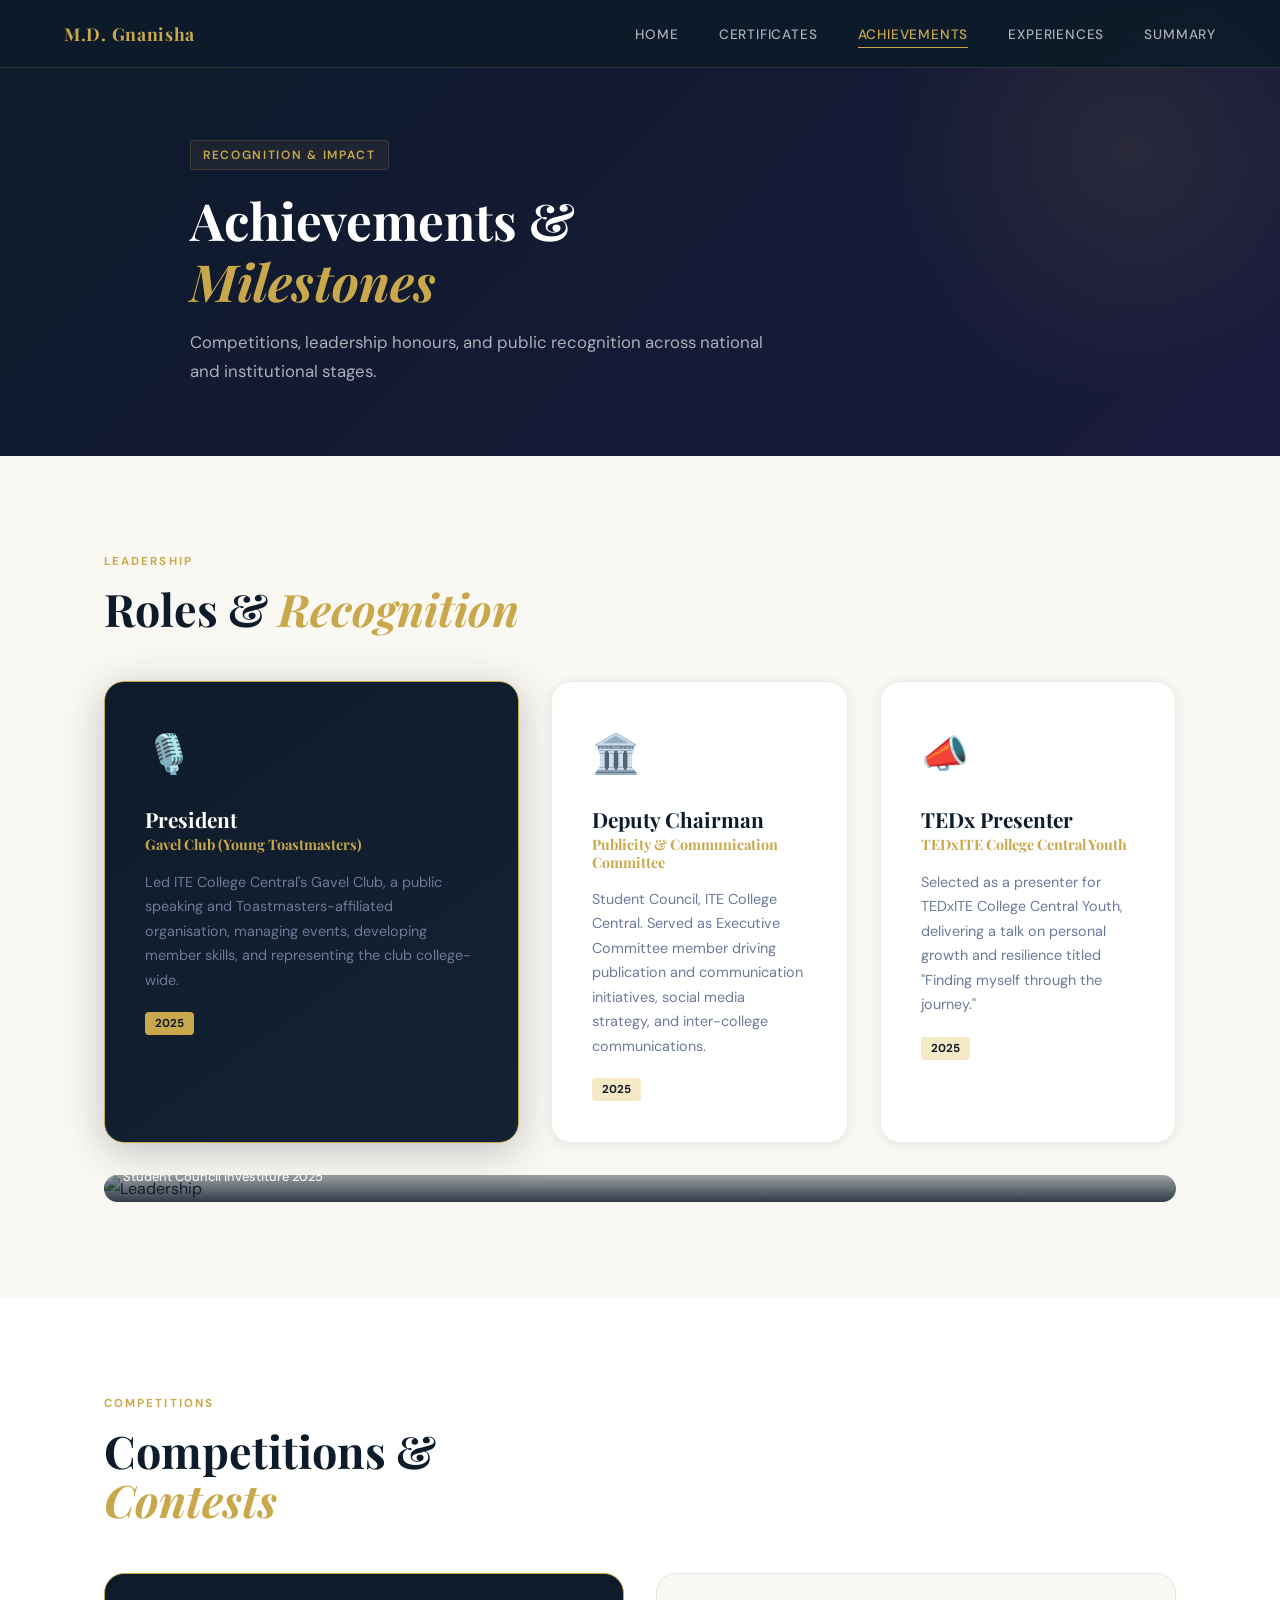
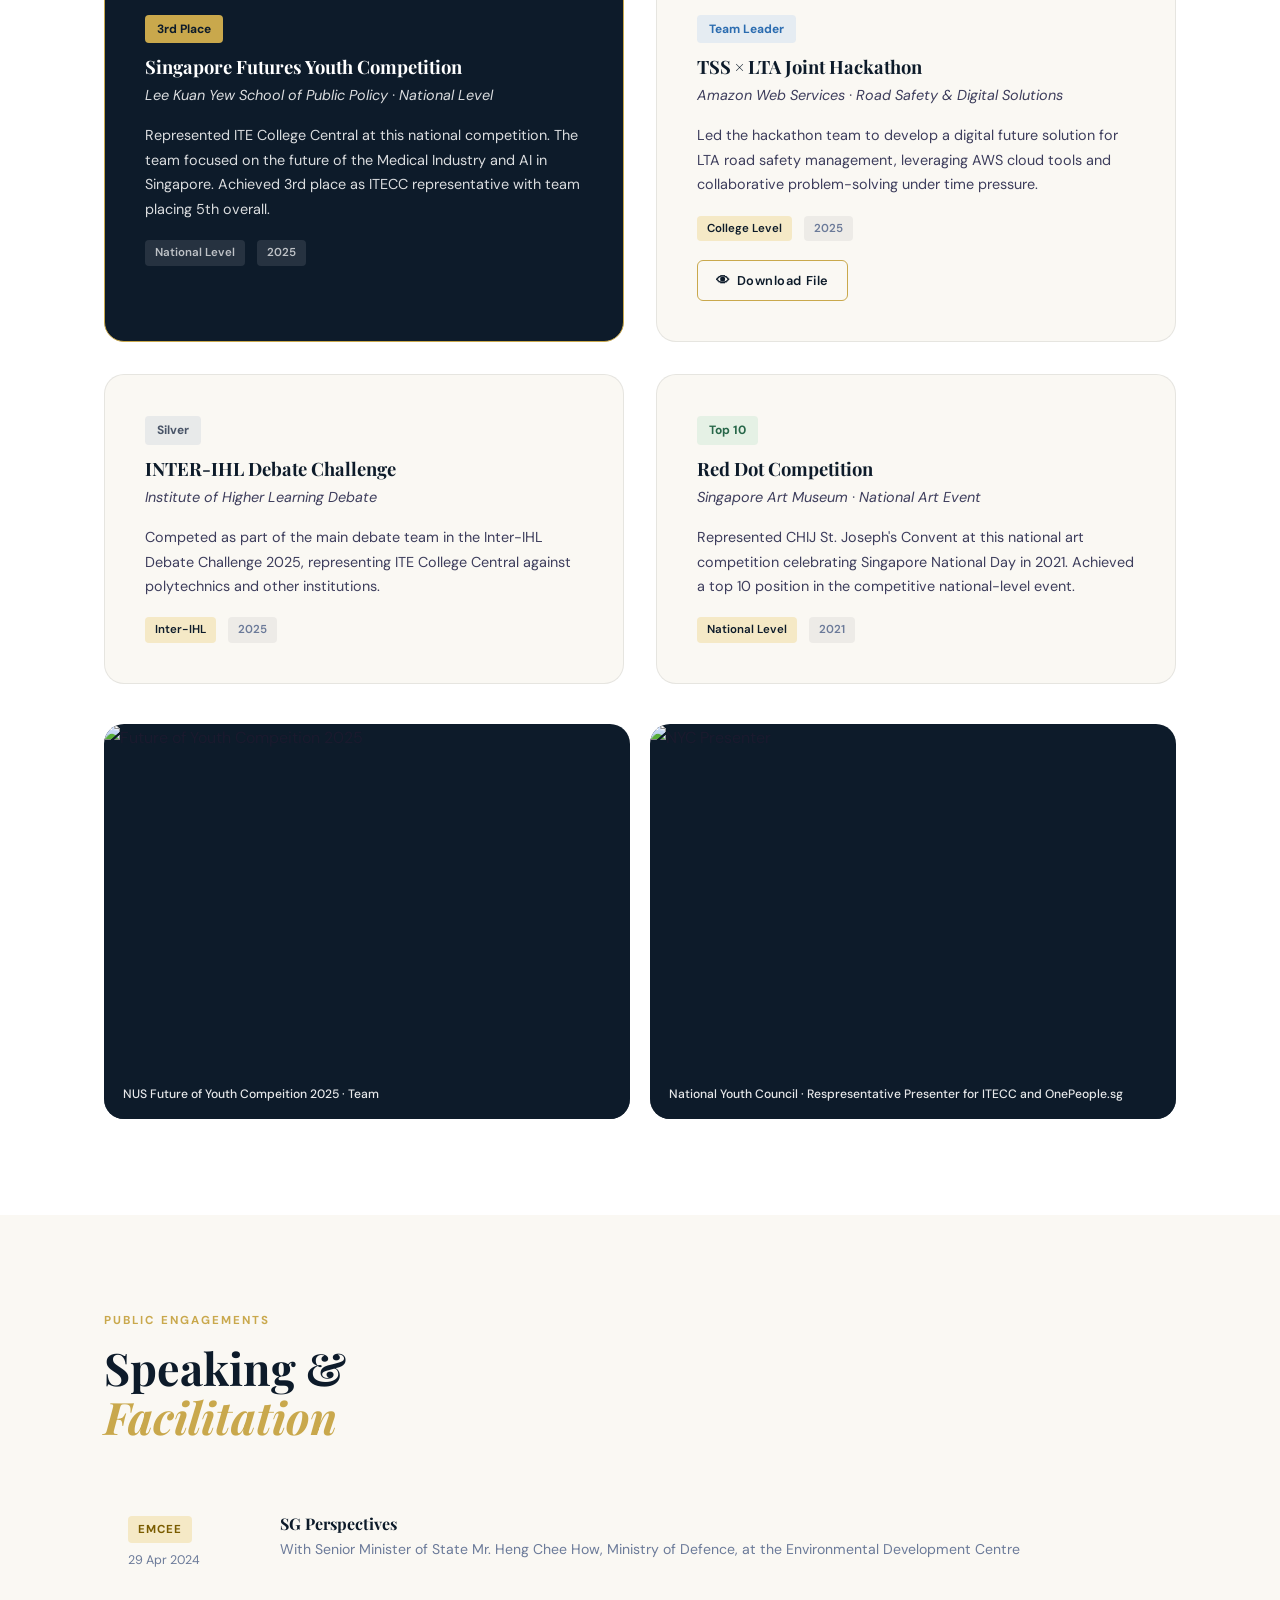
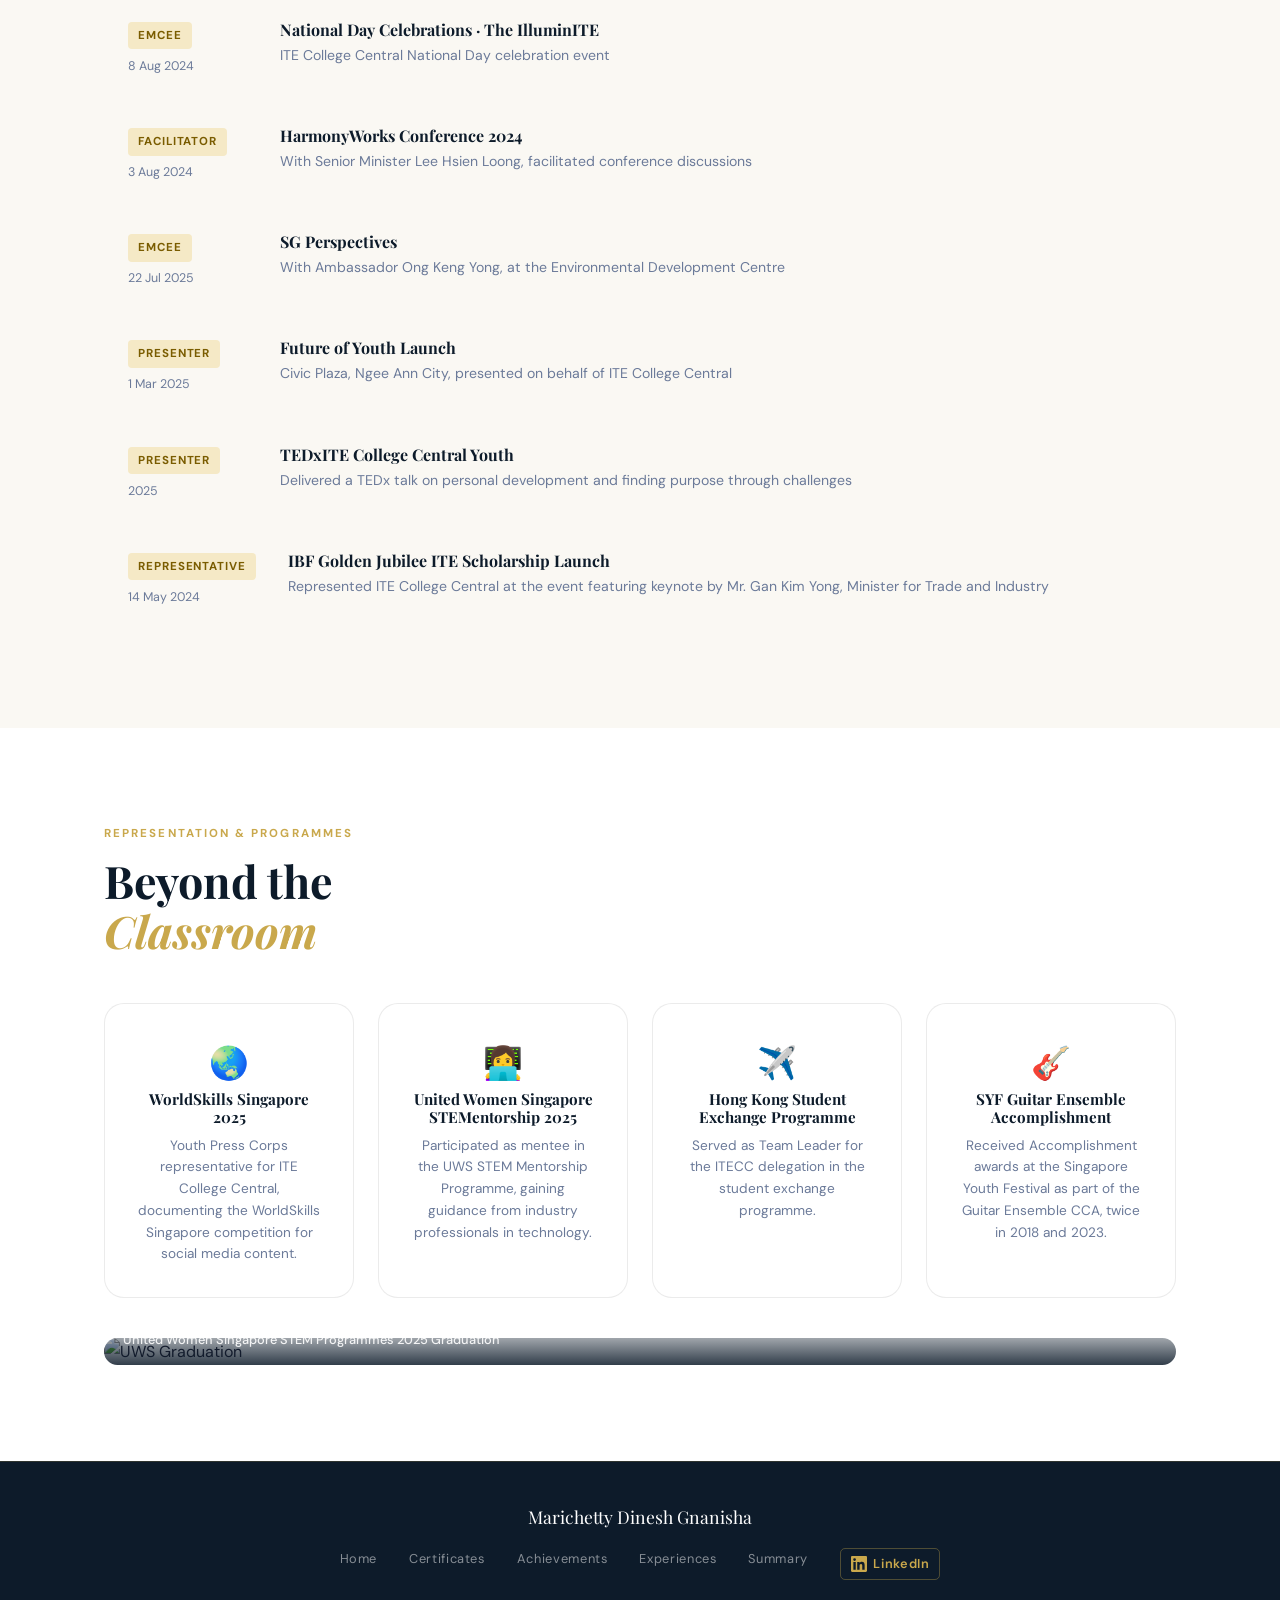
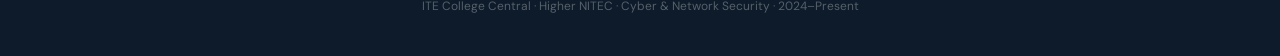
==== achievements.html @ d8db528c "Add files via upload" ====
<!DOCTYPE html>
<html lang="en">
<head>
  <meta charset="UTF-8" />
  <meta name="viewport" content="width=device-width, initial-scale=1.0" />
  <title>Achievements | Gnanisha Marichetty</title>
  <link rel="stylesheet" href="style.css" />
  <link href="https://fonts.googleapis.com/css2?family=Playfair+Display:ital,wght@0,400;0,700;0,900;1,400&family=DM+Sans:wght@300;400;500;600&display=swap" rel="stylesheet">
</head>
<body class="page-achievements">

  <nav class="navbar">
    <div class="nav-logo">M.D. Gnanisha</div>
    <ul class="nav-links">
      <li><a href="index.html">Home</a></li>
      <li><a href="certificates.html">Certificates</a></li>
      <li><a href="achievements.html" class="active">Achievements</a></li>
      <li><a href="experiences.html">Experiences</a></li>
      <li><a href="summary.html">Summary</a></li>
    </ul>
    <button class="nav-toggle" onclick="toggleMenu()">&#9776;</button>
  </nav>

  <section class="page-hero page-hero-ach">
    <div class="page-hero-inner">
      <span class="hero-eyebrow">Recognition &amp; Impact</span>
      <h1 class="page-hero-title">Achievements &amp;<br><em>Milestones</em></h1>
      <p>Competitions, leadership honours, and public recognition across national and institutional stages.</p>
    </div>
  </section>

  <main class="ach-main">

    <!-- LEADERSHIP HIGHLIGHTS -->
    <section class="ach-section">
      <div class="section-inner">
        <div class="section-label">Leadership</div>
        <h2 class="section-title">Roles &amp; <em>Recognition</em></h2>
        <div class="ach-feature-grid">

          <!-- President FIRST -->
          <div class="ach-feature-card ach-featured">
            <div class="ach-badge">🎙️</div>
            <h3>President</h3>
            <h4>Gavel Club (Young Toastmasters)</h4>
            <p>Led ITE College Central's Gavel Club, a public speaking and Toastmasters-affiliated organisation, managing events, developing member skills, and representing the club college-wide.</p>
            <span class="ach-year-tag">2025</span>
          </div>

          <!-- Deputy Chairman SECOND -->
          <div class="ach-feature-card">
            <div class="ach-badge">🏛️</div>
            <h3>Deputy Chairman</h3>
            <h4>Publicity &amp; Communication Committee</h4>
            <p>Student Council, ITE College Central. Served as Executive Committee member driving publication and communication initiatives, social media strategy, and inter-college communications.</p>
            <span class="ach-year-tag">2025</span>
          </div>

          <div class="ach-feature-card">
            <div class="ach-badge">📣</div>
            <h3>TEDx Presenter</h3>
            <h4>TEDxITE College Central Youth</h4>
            <p>Selected as a presenter for TEDxITE College Central Youth, delivering a talk on personal growth and resilience titled "Finding myself through the journey."</p>
            <span class="ach-year-tag">2025</span>
          </div>

        </div>

        <!-- Presenter image -->
        <div class="ach-photo-feature">
          <img src=  "profile.jpg" alt="Leadership" class="ach-wide-photo" loading="lazy">
          <div class="ach-photo-caption">Student Council Investiture 2025</div>
        </div>

      </div>
    </section>

    <!-- COMPETITIONS -->
    <section class="ach-section ach-section-alt">
      <div class="section-inner">
        <div class="section-label">Competitions</div>
        <h2 class="section-title">Competitions &amp;<br><em>Contests</em></h2>
        <div class="comp-grid">

          <!-- Fixed: podium card now uses light text throughout -->
          <div class="comp-card comp-card-podium">
            <div class="comp-rank">3rd Place</div>
            <h3>Singapore Futures Youth Competition</h3>
            <p class="comp-org">Lee Kuan Yew School of Public Policy · National Level</p>
            <p class="comp-desc-light">Represented ITE College Central at this national competition. The team focused on the future of the Medical Industry and AI in Singapore. Achieved 3rd place as ITECC representative with team placing 5th overall.</p>
            <span class="comp-tag">National Level</span>
            <span class="comp-year">2025</span>
          </div>

          <div class="comp-card">
            <div class="comp-rank comp-rank-participant">Team Leader</div>
            <h3>TSS × LTA Joint Hackathon</h3>
            <p class="comp-org">Amazon Web Services · Road Safety &amp; Digital Solutions</p>
            <p>Led the hackathon team to develop a digital future solution for LTA road safety management, leveraging AWS cloud tools and collaborative problem-solving under time pressure.</p>
            <span class="comp-tag">College Level</span>
            <span class="comp-year">2025</span><br>
 <a href=  "Hackathon.zip" target="_blank" class="cert-view-btn">Download File</a>
          </div>

          <div class="comp-card">
            <div class="comp-rank comp-rank-silver">Silver</div>
            <h3>INTER-IHL Debate Challenge</h3>
            <p class="comp-org">Institute of Higher Learning Debate</p>
            <p>Competed as part of the main debate team in the Inter-IHL Debate Challenge 2025, representing ITE College Central against polytechnics and other institutions.</p>
            <span class="comp-tag">Inter-IHL</span>
            <span class="comp-year">2025</span>
          </div>

          <div class="comp-card">
            <div class="comp-rank comp-rank-top10">Top 10</div>
            <h3>Red Dot Competition</h3>
            <p class="comp-org">Singapore Art Museum · National Art Event</p>
            <p>Represented CHIJ St. Joseph's Convent at this national art competition celebrating Singapore National Day in 2021. Achieved a top 10 position in the competitive national-level event.</p>
            <span class="comp-tag">National Level</span>
            <span class="comp-year">2021</span>
          </div>

        </div>

        <!-- Debate photo -->
        <div class="ach-photo-row">
          <div class="ach-photo-card">
            <img src= "WhatsApp Image 2026-06-03 at 11.00.33 AM.jpeg" alt="Future of Youth Compeition 2025" loading="lazy">
            <div class="ach-photo-caption">NUS Future of Youth Compeition 2025 · Team</div>
          </div>
          <div class="ach-photo-card">
            <img src= "WhatsApp Image 2026-06-03 at 11.01.12 AM.jpeg" alt="NYC Presenter" loading="lazy">
            <div class="ach-photo-caption">National Youth Council · Respresentative Presenter for ITECC and OnePeople.sg</div>
          </div>
        </div>

      </div>
    </section>

    <!-- PUBLIC SPEAKING -->
    <section class="ach-section">
      <div class="section-inner">
        <div class="section-label">Public Engagements</div>
        <h2 class="section-title">Speaking &amp;<br><em>Facilitation</em></h2>
        <div class="speaking-list">

          <div class="speaking-item">
            <div class="speaking-meta">
              <span class="speaking-role">Emcee</span>
              <span class="speaking-date">29 Apr 2024</span>
            </div>
            <div class="speaking-info">
              <h4>SG Perspectives</h4>
              <p>With Senior Minister of State Mr. Heng Chee How, Ministry of Defence, at the Environmental Development Centre</p>
            </div>
          </div>

          <div class="speaking-item">
            <div class="speaking-meta">
              <span class="speaking-role">Emcee</span>
              <span class="speaking-date">8 Aug 2024</span>
            </div>
            <div class="speaking-info">
              <h4>National Day Celebrations · The IlluminITE</h4>
              <p>ITE College Central National Day celebration event</p>
            </div>
          </div>

          <div class="speaking-item">
            <div class="speaking-meta">
              <span class="speaking-role">Facilitator</span>
              <span class="speaking-date">3 Aug 2024</span>
            </div>
            <div class="speaking-info">
              <h4>HarmonyWorks Conference 2024</h4>
              <p>With Senior Minister Lee Hsien Loong, facilitated conference discussions</p>
            </div>
          </div>

          <div class="speaking-item">
            <div class="speaking-meta">
              <span class="speaking-role">Emcee</span>
              <span class="speaking-date">22 Jul 2025</span>
            </div>
            <div class="speaking-info">
              <h4>SG Perspectives</h4>
              <p>With Ambassador Ong Keng Yong, at the Environmental Development Centre</p>
            </div>
          </div>

          <div class="speaking-item">
            <div class="speaking-meta">
              <span class="speaking-role">Presenter</span>
              <span class="speaking-date">1 Mar 2025</span>
            </div>
            <div class="speaking-info">
              <h4>Future of Youth Launch</h4>
              <p>Civic Plaza, Ngee Ann City, presented on behalf of ITE College Central</p>
            </div>
          </div>

          <div class="speaking-item">
            <div class="speaking-meta">
              <span class="speaking-role">Presenter</span>
              <span class="speaking-date">2025</span>
            </div>
            <div class="speaking-info">
              <h4>TEDxITE College Central Youth</h4>
              <p>Delivered a TEDx talk on personal development and finding purpose through challenges</p>
            </div>
          </div>

          <div class="speaking-item">
            <div class="speaking-meta">
              <span class="speaking-role">Representative</span>
              <span class="speaking-date">14 May 2024</span>
            </div>
            <div class="speaking-info">
              <h4>IBF Golden Jubilee ITE Scholarship Launch</h4>
              <p>Represented ITE College Central at the event featuring keynote by Mr. Gan Kim Yong, Minister for Trade and Industry</p>
            </div>
          </div>

        </div>
      </div>
    </section>

    <!-- EXTRA RECOGNITION -->
    <section class="ach-section ach-section-alt">
      <div class="section-inner">
        <div class="section-label">Representation &amp; Programmes</div>
        <h2 class="section-title">Beyond the<br><em>Classroom</em></h2>
        <div class="extra-grid">
          <div class="extra-card">
            <span class="extra-icon">🌏</span>
            <h4>WorldSkills Singapore 2025</h4>
            <p>Youth Press Corps representative for ITE College Central, documenting the WorldSkills Singapore competition for social media content.</p>
          </div>
          <div class="extra-card">
            <span class="extra-icon">👩‍💻</span>
            <h4>United Women Singapore STEMentorship 2025</h4>
            <p>Participated as mentee in the UWS STEM Mentorship Programme, gaining guidance from industry professionals in technology.</p>
          </div>
          <div class="extra-card">
            <span class="extra-icon">✈️</span>
            <h4>Hong Kong Student Exchange Programme</h4>
            <p>Served as Team Leader for the ITECC delegation in the student exchange programme.</p>
          </div>
          <div class="extra-card">
            <span class="extra-icon">🎸</span>
            <h4>SYF Guitar Ensemble Accomplishment</h4>
            <p>Received Accomplishment awards at the Singapore Youth Festival as part of the Guitar Ensemble CCA, twice in 2018 and 2023.</p>
          </div>
        </div>

        <!-- Selfie photo -->
        <div class="ach-photo-feature" style="margin-top:2.5rem;">
          <img src= "WhatsApp Image 2026-06-03 at 11.07.14 AM.jpeg" alt="UWS Graduation" class="ach-wide-photo" loading="lazy">
          <div class="ach-photo-caption">United Women Singapore STEM Programmes 2025 Graduation</div>
        </div>

      </div>
    </section>

  </main>

  <footer class="footer">
    <div class="footer-inner">
      <div class="footer-name">Marichetty Dinesh Gnanisha</div>
      <div class="footer-links">
        <a href="index.html">Home</a>
        <a href="certificates.html">Certificates</a>
        <a href="achievements.html">Achievements</a>
        <a href="experiences.html">Experiences</a>
        <a href="summary.html">Summary</a>
        <a href="https://www.linkedin.com/in/gnanisha-marichetty/" target="_blank" rel="noopener" class="footer-linkedin">
          <svg xmlns="http://www.w3.org/2000/svg" width="16" height="16" fill="currentColor" viewBox="0 0 24 24"><path d="M20.447 20.452h-3.554v-5.569c0-1.328-.027-3.037-1.852-3.037-1.853 0-2.136 1.445-2.136 2.939v5.667H9.351V9h3.414v1.561h.046c.477-.9 1.637-1.85 3.37-1.85 3.601 0 4.267 2.37 4.267 5.455v6.286zM5.337 7.433a2.062 2.062 0 0 1-2.063-2.065 2.064 2.064 0 1 1 2.063 2.065zm1.782 13.019H3.555V9h3.564v11.452zM22.225 0H1.771C.792 0 0 .774 0 1.729v20.542C0 23.227.792 24 1.771 24h20.451C23.2 24 24 23.227 24 22.271V1.729C24 .774 23.2 0 22.222 0h.003z"/></svg>
          LinkedIn
        </a>
      </div>
      <div class="footer-note">ITE College Central · Higher NITEC · Cyber &amp; Network Security · 2024–Present</div>
    </div>
  </footer>

  <script src="main.js"></script>
</body>
</html>
---- style.css ----
/* ============================================================
   GNANISHA PORTFOLIO – MAIN STYLESHEET
   Design: Refined editorial with dark navy + warm gold accents
   Fonts: Playfair Display (headings) + DM Sans (body)
   ============================================================ */

/* ---------- RESET & BASE ---------- */
*, *::before, *::after { box-sizing: border-box; margin: 0; padding: 0; }

:root {
  --navy:       #0d1b2a;
  --navy-mid:   #142233;
  --navy-light: #1e3352;
  --gold:       #c9a84c;
  --gold-light: #e8c97b;
  --gold-pale:  #f5e9c6;
  --cream:      #faf8f3;
  --white:      #ffffff;
  --text-dark:  #1a1a2e;
  --text-mid:   #3d3d5c;
  --text-soft:  #6b7a99;
  --text-light: #9eacc0;
  --border:     rgba(201,168,76,0.18);
  --border-soft: rgba(0,0,0,0.08);
  --shadow-sm:  0 2px 12px rgba(13,27,42,0.08);
  --shadow-md:  0 8px 32px rgba(13,27,42,0.14);
  --shadow-lg:  0 20px 60px rgba(13,27,42,0.18);
  --radius:     12px;
  --radius-lg:  20px;
  --transition: 0.3s ease;
}

html { scroll-behavior: smooth; }

body {
  font-family: 'DM Sans', sans-serif;
  font-weight: 400;
  font-size: 16px;
  line-height: 1.7;
  color: var(--text-dark);
  background: var(--cream);
  overflow-x: hidden;
}

a { color: inherit; text-decoration: none; }
img { max-width: 100%; display: block; }
ul { list-style: none; }

/* ---------- TYPOGRAPHY ---------- */
.playfair { font-family: 'Playfair Display', serif; }

h1, h2, h3, h4 { font-family: 'Playfair Display', serif; line-height: 1.2; color: var(--navy); }

em { font-style: italic; color: var(--gold); }

/* ---------- NAVBAR ---------- */
.navbar {
  position: fixed;
  top: 0; left: 0; right: 0;
  z-index: 100;
  display: flex;
  align-items: center;
  justify-content: space-between;
  padding: 0 5%;
  height: 68px;
  background: rgba(13, 27, 42, 0.97);
  backdrop-filter: blur(12px);
  border-bottom: 1px solid var(--border);
}

.nav-logo {
  font-family: 'Playfair Display', serif;
  font-size: 1.4rem;
  font-weight: 700;
  color: var(--gold);
  letter-spacing: 0.08em;
}

.nav-links {
  display: flex;
  gap: 2.5rem;
  align-items: center;
}

.nav-links a {
  font-size: 0.85rem;
  font-weight: 500;
  letter-spacing: 0.06em;
  text-transform: uppercase;
  color: rgba(255,255,255,0.65);
  transition: color var(--transition);
  position: relative;
  padding-bottom: 3px;
}

.nav-links a::after {
  content: '';
  position: absolute;
  bottom: -2px; left: 0;
  width: 0; height: 1px;
  background: var(--gold);
  transition: width var(--transition);
}

.nav-links a:hover,
.nav-links a.active {
  color: var(--gold);
}

.nav-links a.active::after,
.nav-links a:hover::after { width: 100%; }

.nav-toggle {
  display: none;
  background: none;
  border: none;
  color: var(--gold);
  font-size: 1.5rem;
  cursor: pointer;
}

/* ---------- HERO (HOME) ---------- */
.hero {
  min-height: 100vh;
  background: linear-gradient(135deg, var(--navy) 0%, var(--navy-mid) 55%, #1a2a4a 100%);
  display: flex;
  align-items: center;
  position: relative;
  overflow: hidden;
  padding: 100px 5% 60px;
}

.hero-bg-accent {
  position: absolute;
  top: -120px; right: -80px;
  width: 600px; height: 600px;
  background: radial-gradient(circle, rgba(201,168,76,0.12) 0%, transparent 70%);
  border-radius: 50%;
  pointer-events: none;
}

.hero::before {
  content: '';
  position: absolute;
  bottom: -60px; left: -60px;
  width: 400px; height: 400px;
  background: radial-gradient(circle, rgba(201,168,76,0.06) 0%, transparent 70%);
  border-radius: 50%;
  pointer-events: none;
}

.hero-content {
  max-width: 1200px;
  margin: 0 auto;
  width: 100%;
  display: grid;
  grid-template-columns: 1fr 420px;
  gap: 5rem;
  align-items: center;
  position: relative;
  z-index: 1;
}

.hero-eyebrow {
  display: inline-block;
  font-size: 0.75rem;
  font-weight: 600;
  letter-spacing: 0.14em;
  text-transform: uppercase;
  color: var(--gold);
  margin-bottom: 1.2rem;
  padding: 4px 12px;
  border: 1px solid var(--border);
  border-radius: 4px;
  background: rgba(201,168,76,0.08);
}

.hero-name {
  font-size: clamp(2.8rem, 5vw, 4.5rem);
  font-weight: 900;
  color: var(--white);
  line-height: 1.05;
  margin-bottom: 1rem;
}

.hero-name em {
  color: var(--gold-light);
}

.hero-tagline {
  font-size: 0.9rem;
  letter-spacing: 0.1em;
  text-transform: uppercase;
  color: var(--text-light);
  margin-bottom: 1.5rem;
}

.hero-intro {
  font-size: 1.05rem;
  color: rgba(255,255,255,0.72);
  line-height: 1.8;
  max-width: 520px;
  margin-bottom: 2.5rem;
}

.hero-btns {
  display: flex;
  gap: 1rem;
  flex-wrap: wrap;
}

.btn-primary {
  padding: 14px 32px;
  background: var(--gold);
  color: var(--navy);
  font-weight: 600;
  font-size: 0.9rem;
  letter-spacing: 0.04em;
  border-radius: var(--radius);
  transition: all var(--transition);
  box-shadow: 0 4px 20px rgba(201,168,76,0.3);
}

.btn-primary:hover {
  background: var(--gold-light);
  transform: translateY(-2px);
  box-shadow: 0 8px 28px rgba(201,168,76,0.4);
}

.btn-outline {
  padding: 14px 32px;
  border: 1.5px solid rgba(201,168,76,0.4);
  color: rgba(255,255,255,0.8);
  font-weight: 500;
  font-size: 0.9rem;
  border-radius: var(--radius);
  transition: all var(--transition);
}

.btn-outline:hover {
  border-color: var(--gold);
  color: var(--gold);
  background: rgba(201,168,76,0.06);
}

/* HERO PHOTO */
.hero-photo-wrap {
  position: relative;
  display: flex;
  justify-content: center;
  align-items: center;
}

.photo-ring {
  position: absolute;
  width: 380px; height: 380px;
  border-radius: 50%;
  border: 1px solid rgba(201,168,76,0.25);
  animation: ringPulse 3s ease-in-out infinite;
}

@keyframes ringPulse {
  0%, 100% { transform: scale(1); opacity: 0.6; }
  50%       { transform: scale(1.04); opacity: 1; }
}

.hero-photo {
  width: 340px; height: 420px;
  object-fit: cover;
  border-radius: var(--radius-lg);
  border: 3px solid rgba(201,168,76,0.3);
  box-shadow: var(--shadow-lg);
  position: relative;
  z-index: 1;
}

.hero-photo-fallback {
  display: none;
  width: 340px; height: 420px;
  background: linear-gradient(135deg, var(--navy-light), var(--navy));
  border-radius: var(--radius-lg);
  border: 3px solid var(--border);
  justify-content: center;
  align-items: center;
  font-family: 'Playfair Display', serif;
  font-size: 4rem;
  font-weight: 700;
  color: var(--gold);
  box-shadow: var(--shadow-lg);
}

/* ---------- STATS ---------- */
.stats-section {
  background: var(--white);
  padding: 0;
  position: relative;
  z-index: 2;
}

.stats-grid {
  display: grid;
  grid-template-columns: repeat(4, 1fr);
  max-width: 1200px;
  margin: 0 auto;
}

.stat-card {
  padding: 2.5rem 2rem;
  text-align: center;
  border-right: 1px solid var(--border-soft);
  transition: background var(--transition);
}

.stat-card:last-child { border-right: none; }
.stat-card:hover { background: var(--gold-pale); }

.stat-num {
  display: block;
  font-family: 'Playfair Display', serif;
  font-size: 1.9rem;
  font-weight: 700;
  color: var(--navy);
  margin-bottom: 0.4rem;
}

.stat-label {
  font-size: 0.78rem;
  font-weight: 600;
  letter-spacing: 0.1em;
  text-transform: uppercase;
  color: var(--text-soft);
}

/* ---------- SECTIONS ---------- */
.section-inner {
  max-width: 1200px;
  margin: 0 auto;
  padding: 0 5%;
}

.section-label {
  font-size: 0.72rem;
  font-weight: 700;
  letter-spacing: 0.18em;
  text-transform: uppercase;
  color: var(--gold);
  margin-bottom: 0.8rem;
}

.section-title {
  font-size: clamp(2rem, 3.5vw, 3rem);
  font-weight: 700;
  color: var(--navy);
  line-height: 1.1;
  margin-bottom: 3rem;
}

/* ---------- ABOUT SECTION ---------- */
.about-section {
  padding: 6rem 0;
  background: var(--cream);
}

.about-grid {
  display: grid;
  grid-template-columns: repeat(2, 1fr);
  gap: 2.5rem;
}

.about-block {
  background: var(--white);
  border-radius: var(--radius-lg);
  padding: 2.2rem;
  border: 1px solid var(--border-soft);
  box-shadow: var(--shadow-sm);
  transition: box-shadow var(--transition), transform var(--transition);
}

.about-block:hover {
  box-shadow: var(--shadow-md);
  transform: translateY(-3px);
}

.about-block h3 {
  font-size: 1.1rem;
  font-weight: 700;
  color: var(--navy);
  margin-bottom: 1rem;
  padding-bottom: 0.8rem;
  border-bottom: 1px solid var(--border-soft);
}

.about-block p { color: var(--text-mid); font-size: 0.95rem; margin-bottom: 0.8rem; }
.about-block p:last-child { margin-bottom: 0; }

.edu-list { display: flex; flex-direction: column; gap: 1rem; }
.edu-list li { display: flex; gap: 1rem; align-items: flex-start; }
.edu-year { font-size: 0.78rem; font-weight: 700; color: var(--gold); background: var(--gold-pale); padding: 2px 8px; border-radius: 4px; white-space: nowrap; }
.edu-school { font-size: 0.9rem; color: var(--text-mid); }
.edu-school small { display: block; font-size: 0.8rem; color: var(--text-soft); margin-top: 2px; }

.skills-group { display: flex; flex-wrap: wrap; gap: 0.5rem; }
.skill-tag { background: var(--gold-pale); color: var(--navy); font-size: 0.8rem; font-weight: 600; padding: 5px 12px; border-radius: 20px; border: 1px solid rgba(201,168,76,0.3); }

.internship-card {
  background: linear-gradient(135deg, var(--navy) 0%, var(--navy-mid) 100%);
  border-radius: var(--radius);
  padding: 1.5rem;
  color: var(--white);
}

.intern-company { font-family: 'Playfair Display', serif; font-size: 1.4rem; font-weight: 700; color: var(--gold); margin-bottom: 0.3rem; }
.intern-role { font-size: 0.9rem; font-weight: 600; color: var(--white); margin-bottom: 0.2rem; }
.intern-duration { font-size: 0.78rem; color: rgba(255,255,255,0.55); letter-spacing: 0.06em; margin-bottom: 0.8rem; }
.internship-card p { font-size: 0.85rem; color: rgba(255,255,255,0.7); line-height: 1.6; }

/* ---------- INTERESTS ---------- */
.interests-section { padding: 6rem 0; background: var(--navy); }
.interests-section .section-label { color: var(--gold); }
.interests-section .section-title { color: var(--white); }

.interests-row {
  display: grid;
  grid-template-columns: repeat(4, 1fr);
  gap: 1.5rem;
  margin-bottom: 3rem;
}

.interest-item {
  background: rgba(255,255,255,0.05);
  border: 1px solid var(--border);
  border-radius: var(--radius-lg);
  padding: 2rem 1.5rem;
  text-align: center;
  transition: background var(--transition), transform var(--transition);
}

.interest-item:hover {
  background: rgba(201,168,76,0.1);
  transform: translateY(-4px);
}

.interest-icon { font-size: 2.2rem; margin-bottom: 1rem; }
.interest-item h4 { color: var(--white); font-size: 1.05rem; margin-bottom: 0.6rem; }
.interest-item p { font-size: 0.85rem; color: rgba(255,255,255,0.55); line-height: 1.6; }

.aspiration-box {
  background: rgba(255,255,255,0.06);
  border: 1px solid var(--border);
  border-left: 3px solid var(--gold);
  border-radius: var(--radius);
  padding: 2rem 2.5rem;
}

.aspiration-box blockquote {
  font-family: 'Playfair Display', serif;
  font-style: italic;
  font-size: 1.2rem;
  color: var(--gold-light);
  margin-bottom: 1rem;
}

.aspiration-box p { font-size: 0.95rem; color: rgba(255,255,255,0.7); }
.aspiration-box strong { color: var(--gold-light); }

/* ---------- PAGE HERO (inner pages) ---------- */
.page-hero {
  padding: 140px 5% 70px;
  background: linear-gradient(135deg, var(--navy) 0%, var(--navy-mid) 100%);
  position: relative;
  overflow: hidden;
}

.page-hero::before {
  content: '';
  position: absolute;
  top: -100px; right: -100px;
  width: 500px; height: 500px;
  background: radial-gradient(circle, rgba(201,168,76,0.1) 0%, transparent 70%);
  border-radius: 50%;
}

.page-hero-ach { background: linear-gradient(135deg, #0d1b2a 0%, #1a1a3e 100%); }
.page-hero-exp { background: linear-gradient(135deg, #0d2015 0%, #0d1b2a 100%); }
.page-hero-sum { background: linear-gradient(135deg, #1a0d2e 0%, #0d1b2a 100%); }

.page-hero-inner { max-width: 900px; margin: 0 auto; position: relative; z-index: 1; }
.page-hero-title { font-size: clamp(2.5rem, 4vw, 3.8rem); color: var(--white); margin-bottom: 1rem; }
.page-hero p { font-size: 1.05rem; color: rgba(255,255,255,0.65); max-width: 600px; }

/* ---------- CERTIFICATES ---------- */
.cert-main {}
.cert-section { padding: 6rem 0; background: var(--cream); }
.cert-section-alt { background: var(--white); }

.nlevel-grid {
  display: grid;
  grid-template-columns: 1fr 1.6fr;
  gap: 2rem;
  margin-bottom: 2rem;
}

.nlevel-card {
  background: var(--white);
  border-radius: var(--radius-lg);
  padding: 2.5rem;
  border: 1px solid var(--border-soft);
  box-shadow: var(--shadow-sm);
  transition: box-shadow var(--transition);
}

.nlevel-card:hover { box-shadow: var(--shadow-md); }

.nlevel-primary {
  border: 2px solid var(--gold);
  box-shadow: 0 8px 32px rgba(201,168,76,0.15);
}

.nlevel-badge {
  display: inline-block;
  font-size: 0.75rem;
  font-weight: 700;
  letter-spacing: 0.1em;
  padding: 4px 12px;
  border-radius: 4px;
  margin-bottom: 1rem;
}

.badge-na { background: rgba(74,144,226,0.12); color: #2b6cb0; }
.badge-nt { background: var(--gold-pale); color: #7a5c00; }

.nlevel-card h3 { font-size: 1.15rem; margin-bottom: 1.2rem; }

.nlevel-details { margin-bottom: 1.5rem; }
.detail-row { display: flex; justify-content: space-between; padding: 0.5rem 0; border-bottom: 1px solid var(--border-soft); font-size: 0.88rem; }
.detail-label { color: var(--text-soft); font-weight: 500; }
.detail-val { color: var(--text-dark); font-weight: 600; }
.detail-val.highlight { color: var(--gold); }

.results-table { width: 100%; border-collapse: collapse; font-size: 0.9rem; }
.results-table th { text-align: left; padding: 8px 10px; background: var(--cream); font-size: 0.75rem; letter-spacing: 0.06em; text-transform: uppercase; color: var(--text-soft); }
.results-table td { padding: 10px; border-bottom: 1px solid var(--border-soft); color: var(--text-mid); }

.grade { font-weight: 700; padding: 3px 10px; border-radius: 4px; font-size: 0.85rem; }
.grade-a { background: rgba(72,187,120,0.12); color: #276749; }
.grade-c { background: rgba(237,137,54,0.12); color: #7b341e; }
.grade-good { background: rgba(66,153,225,0.12); color: #2b4fa8; }

.cert-cards-grid {
  display: grid;
  grid-template-columns: repeat(4, 1fr);
  gap: 1.5rem;
  margin-bottom: 3rem;
}

.cert-card {
  background: var(--cream);
  border-radius: var(--radius-lg);
  padding: 2rem 1.8rem;
  border: 1px solid var(--border-soft);
  text-align: center;
  transition: all var(--transition);
  position: relative;
}

.cert-card:hover {
  box-shadow: var(--shadow-md);
  transform: translateY(-4px);
  background: var(--white);
}

.cert-card-highlight {
  background: var(--navy);
  border-color: var(--gold);
}

.cert-card-highlight h3, .cert-card-highlight p { color: var(--white); }
.cert-card-highlight .cert-icon { filter: none; }
.cert-card-highlight .cert-year { background: var(--gold); color: var(--navy); }

.cert-icon { font-size: 2rem; margin-bottom: 1rem; }
.cert-card h3 { font-size: 1rem; margin-bottom: 0.7rem; color: var(--navy); }
.cert-card p { font-size: 0.85rem; color: var(--text-soft); line-height: 1.6; margin-bottom: 1rem; }
.cert-year { font-size: 0.72rem; font-weight: 700; letter-spacing: 0.1em; background: var(--gold-pale); color: var(--navy); padding: 3px 10px; border-radius: 4px; }

/* GPA BLOCK */
.gpa-block {
  background: var(--navy);
  border-radius: var(--radius-lg);
  padding: 2.5rem 3rem;
  display: flex;
  align-items: center;
  justify-content: center;
  gap: 3rem;
}

.gpa-item { text-align: center; }
.gpa-num { display: block; font-family: 'Playfair Display', serif; font-size: 2rem; font-weight: 700; color: var(--white); margin-bottom: 0.3rem; }
.gpa-lbl { font-size: 0.75rem; letter-spacing: 0.1em; text-transform: uppercase; color: var(--text-light); }
.platinum-text { color: var(--gold) !important; }
.gpa-divider { width: 1px; height: 60px; background: var(--border); }

/* TIMELINE CERTS */
.timeline-certs {
  position: relative;
  padding-left: 2.5rem;
}

.timeline-certs::before {
  content: '';
  position: absolute;
  left: 10px; top: 0; bottom: 0;
  width: 1px;
  background: linear-gradient(to bottom, var(--gold), transparent);
}

.timeline-item {
  position: relative;
  padding-bottom: 2.5rem;
  display: flex;
  gap: 1.5rem;
  align-items: flex-start;
}

.timeline-dot {
  position: absolute;
  left: -2rem;
  top: 5px;
  width: 14px; height: 14px;
  border-radius: 50%;
  background: var(--white);
  border: 2px solid var(--gold);
  flex-shrink: 0;
}

.dot-gold { background: var(--gold) !important; }

.timeline-content { flex: 1; }
.timeline-year { font-size: 0.72rem; font-weight: 700; letter-spacing: 0.1em; color: var(--gold); text-transform: uppercase; display: block; margin-bottom: 0.4rem; }
.timeline-content h4 { font-size: 1rem; margin-bottom: 0.3rem; color: var(--navy); }
.timeline-content p { font-size: 0.88rem; color: var(--text-soft); }

/* ---------- ACHIEVEMENTS ---------- */
.ach-main {}
.ach-section { padding: 6rem 0; background: var(--cream); }
.ach-section-alt { background: var(--white); }

.ach-feature-grid {
  display: grid;
  grid-template-columns: 1.4fr 1fr 1fr;
  gap: 2rem;
}

.ach-feature-card {
  background: var(--white);
  border-radius: var(--radius-lg);
  padding: 2.5rem;
  border: 1px solid var(--border-soft);
  box-shadow: var(--shadow-sm);
  transition: all var(--transition);
  position: relative;
}

.ach-feature-card:hover {
  box-shadow: var(--shadow-md);
  transform: translateY(-4px);
}

.ach-featured {
  background: linear-gradient(145deg, var(--navy) 0%, var(--navy-mid) 100%);
  border-color: var(--gold);
  box-shadow: 0 8px 40px rgba(13,27,42,0.25);
}

.ach-featured h3, .ach-featured h4, .ach-featured p { color: var(--white); }
.ach-featured h4 { color: var(--gold-light); font-size: 0.9rem; margin-top: 0.2rem; }
.ach-featured .ach-year-tag { background: var(--gold); color: var(--navy); }

.ach-badge { font-size: 2.4rem; margin-bottom: 1.2rem; }
.ach-feature-card h3 { font-size: 1.3rem; margin-bottom: 0.3rem; }
.ach-feature-card h4 { font-size: 0.9rem; color: var(--gold); margin-bottom: 1rem; }
.ach-feature-card p { font-size: 0.9rem; color: var(--text-soft); line-height: 1.7; margin-bottom: 1rem; }
.ach-year-tag { font-size: 0.72rem; font-weight: 700; background: var(--gold-pale); color: var(--navy); padding: 4px 10px; border-radius: 4px; }

.comp-grid {
  display: grid;
  grid-template-columns: repeat(2, 1fr);
  gap: 2rem;
}

.comp-card {
  background: var(--cream);
  border-radius: var(--radius-lg);
  padding: 2.5rem;
  border: 1px solid var(--border-soft);
  transition: all var(--transition);
  position: relative;
}

.comp-card:hover { box-shadow: var(--shadow-md); transform: translateY(-3px); }

.comp-card-podium {
  background: var(--navy);
  border-color: var(--gold);
}

.comp-card-podium .comp-rank { background: var(--gold); color: var(--navy); }
.comp-card-podium h3 { color: var(--white); }
.comp-card-podium .comp-org { color: var(--gold-light); }
.comp-card-podium p { color: rgba(255,255,255,0.7); }
.comp-card-podium .comp-tag, .comp-card-podium .comp-year { background: rgba(255,255,255,0.1); color: rgba(255,255,255,0.7); }

.comp-rank {
  display: inline-block;
  font-size: 0.75rem;
  font-weight: 700;
  padding: 4px 12px;
  border-radius: 4px;
  background: var(--gold-pale);
  color: #7a5c00;
  margin-bottom: 0.8rem;
}

.comp-rank-participant { background: rgba(74,144,226,0.12); color: #2b6cb0; }
.comp-rank-silver { background: rgba(160,174,192,0.2); color: #4a5568; }
.comp-rank-top10 { background: rgba(72,187,120,0.12); color: #276749; }

.comp-card h3 { font-size: 1.15rem; margin-bottom: 0.3rem; }
.comp-org { font-size: 0.82rem; color: var(--text-soft); margin-bottom: 1rem; font-style: italic; }
.comp-card p { font-size: 0.9rem; color: var(--text-mid); line-height: 1.7; margin-bottom: 1rem; }
.comp-tag, .comp-year {
  display: inline-block;
  font-size: 0.72rem;
  font-weight: 600;
  padding: 3px 10px;
  border-radius: 4px;
  margin-right: 0.5rem;
  background: var(--gold-pale);
  color: var(--navy);
}
.comp-year { background: rgba(0,0,0,0.05); color: var(--text-soft); }

/* SPEAKING LIST */
.speaking-list { display: flex; flex-direction: column; gap: 1px; }

.speaking-item {
  display: flex;
  gap: 2rem;
  align-items: flex-start;
  padding: 1.5rem;
  border-radius: var(--radius);
  transition: background var(--transition);
}

.speaking-item:hover { background: var(--white); }

.speaking-meta { min-width: 120px; }
.speaking-role {
  display: inline-block;
  font-size: 0.72rem;
  font-weight: 700;
  letter-spacing: 0.08em;
  text-transform: uppercase;
  padding: 4px 10px;
  border-radius: 4px;
  background: var(--gold-pale);
  color: #7a5c00;
  margin-bottom: 0.4rem;
  white-space: nowrap;
}
.speaking-date { display: block; font-size: 0.78rem; color: var(--text-soft); }

.speaking-info h4 { font-size: 1rem; margin-bottom: 0.3rem; color: var(--navy); }
.speaking-info p { font-size: 0.88rem; color: var(--text-soft); }

.extra-grid {
  display: grid;
  grid-template-columns: repeat(4, 1fr);
  gap: 1.5rem;
}

.extra-card {
  background: var(--white);
  border-radius: var(--radius-lg);
  padding: 2rem;
  border: 1px solid var(--border-soft);
  transition: all var(--transition);
  text-align: center;
}

.extra-card:hover { box-shadow: var(--shadow-md); transform: translateY(-3px); }
.extra-icon { font-size: 2rem; margin-bottom: 1rem; }
.extra-card h4 { font-size: 0.95rem; margin-bottom: 0.5rem; color: var(--navy); }
.extra-card p { font-size: 0.85rem; color: var(--text-soft); line-height: 1.6; }

/* ---------- EXPERIENCES ---------- */
.exp-main {}
.exp-section { padding: 6rem 0; background: var(--cream); }
.exp-section-alt { background: var(--white); }

.internship-full {
  background: var(--white);
  border-radius: var(--radius-lg);
  padding: 2.5rem;
  border: 1px solid var(--border-soft);
  box-shadow: var(--shadow-md);
}

.intern-header { margin-bottom: 2rem; }
.intern-logo-block {
  display: flex;
  gap: 1.5rem;
  align-items: center;
}

.intern-company-badge {
  background: linear-gradient(135deg, var(--navy), var(--navy-mid));
  color: var(--gold);
  font-family: 'Playfair Display', serif;
  font-size: 1.8rem;
  font-weight: 700;
  padding: 1.2rem 2rem;
  border-radius: var(--radius);
  border: 2px solid var(--gold);
}

.intern-title { font-size: 1.2rem; font-weight: 700; color: var(--navy); margin-bottom: 0.3rem; }
.intern-duration { font-size: 0.85rem; color: var(--gold); font-weight: 600; margin-bottom: 0.2rem; }
.intern-industry { font-size: 0.82rem; color: var(--text-soft); }

.intern-overview { font-size: 0.95rem; color: var(--text-mid); line-height: 1.8; margin-bottom: 2rem; padding-bottom: 2rem; border-bottom: 1px solid var(--border-soft); }

.intern-roles-grid { display: grid; grid-template-columns: 1fr 1fr; gap: 2rem; }
.intern-role-block { padding: 1.5rem; background: var(--cream); border-radius: var(--radius); }
.intern-role-block h4 { font-size: 0.95rem; margin-bottom: 1rem; color: var(--navy); }
.intern-role-block ul { display: flex; flex-direction: column; gap: 0.5rem; }
.intern-role-block li { font-size: 0.88rem; color: var(--text-mid); padding-left: 1rem; position: relative; }
.intern-role-block li::before { content: '·'; position: absolute; left: 0; color: var(--gold); font-weight: 700; }

.projects-grid {
  display: grid;
  grid-template-columns: repeat(3, 1fr);
  gap: 1.5rem;
}

.project-card {
  background: var(--white);
  border-radius: var(--radius-lg);
  padding: 2rem;
  border: 1px solid var(--border-soft);
  transition: all var(--transition);
  position: relative;
}

.project-card:hover { box-shadow: var(--shadow-md); transform: translateY(-3px); }

.proj-highlight {
  background: var(--navy);
  border-color: var(--gold);
}
.proj-highlight h3, .proj-highlight p { color: var(--white) !important; }
.proj-highlight .proj-num { color: var(--gold); }
.proj-highlight .proj-tools span { background: rgba(255,255,255,0.1); color: rgba(255,255,255,0.8); }

.proj-num { font-family: 'Playfair Display', serif; font-size: 2rem; font-weight: 900; color: var(--gold-pale); margin-bottom: 0.8rem; line-height: 1; }
.project-card h3 { font-size: 1rem; margin-bottom: 0.7rem; color: var(--navy); }
.project-card p { font-size: 0.87rem; color: var(--text-soft); line-height: 1.6; margin-bottom: 1rem; }
.proj-tools { display: flex; flex-wrap: wrap; gap: 0.4rem; }
.proj-tools span { font-size: 0.72rem; font-weight: 600; padding: 3px 10px; border-radius: 4px; background: var(--gold-pale); color: var(--navy); }

/* CCA TABS */
.cca-tabs { background: var(--white); border-radius: var(--radius-lg); overflow: hidden; border: 1px solid var(--border-soft); box-shadow: var(--shadow-sm); }

.tab-buttons { display: flex; border-bottom: 1px solid var(--border-soft); }
.tab-btn {
  flex: 1; padding: 1rem; font-size: 0.88rem; font-weight: 600;
  background: none; border: none; cursor: pointer;
  color: var(--text-soft); transition: all var(--transition);
  border-bottom: 2px solid transparent;
  font-family: 'DM Sans', sans-serif;
}

.tab-btn.active { color: var(--navy); border-bottom-color: var(--gold); background: var(--gold-pale); }
.tab-btn:hover { color: var(--navy); background: var(--cream); }

.tab-content { padding: 2rem; }
.tab-content.hidden { display: none; }

.tab-header-info {
  display: flex;
  justify-content: space-between;
  align-items: flex-start;
  margin-bottom: 1.5rem;
  padding-bottom: 1.5rem;
  border-bottom: 1px solid var(--border-soft);
}

.tab-header-info h3 { font-size: 1.2rem; margin-bottom: 0.3rem; }
.tab-header-info p { font-size: 0.85rem; color: var(--text-soft); }

.cca-roles-badges { display: flex; flex-direction: column; gap: 0.4rem; align-items: flex-end; }
.role-badge { font-size: 0.72rem; font-weight: 600; padding: 3px 10px; border-radius: 4px; background: var(--gold-pale); color: var(--navy); white-space: nowrap; }
.role-badge-leader { background: var(--navy); color: var(--gold); }

.activity-list { display: flex; flex-direction: column; }

.activity-item {
  display: grid;
  grid-template-columns: 48px 1fr auto;
  gap: 1rem;
  align-items: center;
  padding: 0.9rem 0.5rem;
  border-bottom: 1px solid var(--border-soft);
  transition: background var(--transition);
}

.activity-item:hover { background: var(--cream); border-radius: 8px; }
.act-year { font-size: 0.75rem; font-weight: 700; color: var(--gold); }
.act-name { font-size: 0.9rem; color: var(--text-dark); }
.act-role { font-size: 0.75rem; color: var(--text-soft); white-space: nowrap; font-weight: 600; }

/* HOURS */
.hours-summary { display: flex; gap: 2rem; margin-bottom: 3rem; }
.hours-card {
  flex: 1; text-align: center; border-radius: var(--radius-lg); padding: 2.5rem;
  color: var(--white);
}
.hours-service { background: linear-gradient(135deg, var(--navy) 0%, #1a3a5c 100%); border: 2px solid var(--gold); }
.hours-enrichment { background: linear-gradient(135deg, #1a0d2e 0%, #2d1a4d 100%); border: 2px solid var(--gold); }
.hours-num { display: block; font-family: 'Playfair Display', serif; font-size: 3rem; font-weight: 700; color: var(--gold); }
.hours-lbl { font-size: 0.85rem; letter-spacing: 0.08em; text-transform: uppercase; color: rgba(255,255,255,0.65); }

.service-table-wrap { overflow-x: auto; }
.service-table { width: 100%; border-collapse: collapse; font-size: 0.9rem; }
.service-table th { text-align: left; padding: 10px 12px; background: var(--navy); color: var(--gold); font-size: 0.75rem; letter-spacing: 0.08em; text-transform: uppercase; }
.service-table td { padding: 10px 12px; border-bottom: 1px solid var(--border-soft); color: var(--text-mid); }
.service-table tr:hover td { background: var(--gold-pale); }

/* ---------- SUMMARY ---------- */
.sum-main {}
.sum-section { padding: 6rem 0; background: var(--cream); }
.sum-section-alt { background: var(--white); }

.profile-summary-card {
  background: var(--navy);
  border-radius: var(--radius-lg);
  padding: 3rem;
  display: flex;
  align-items: center;
  gap: 3rem;
  border: 1px solid var(--border);
  box-shadow: var(--shadow-lg);
}

.pscard-avatar {
  width: 90px; height: 90px;
  border-radius: 50%;
  background: var(--border);
  border: 2px solid var(--gold);
  display: flex;
  align-items: center;
  justify-content: center;
  font-family: 'Playfair Display', serif;
  font-size: 1.6rem;
  color: var(--gold);
  flex-shrink: 0;
}

.pscard-name { font-family: 'Playfair Display', serif; font-size: 1.6rem; font-weight: 700; color: var(--white); margin-bottom: 0.3rem; }
.pscard-title { font-size: 0.88rem; color: rgba(255,255,255,0.55); margin-bottom: 0.8rem; }
.pscard-tags { display: flex; gap: 0.5rem; flex-wrap: wrap; }
.pscard-tags span { font-size: 0.72rem; font-weight: 600; padding: 3px 10px; border-radius: 4px; background: rgba(201,168,76,0.15); color: var(--gold-light); border: 1px solid var(--border); }

.pscard-right { display: flex; gap: 2rem; margin-left: auto; }
.pscard-stat { text-align: center; }
.ps-num { display: block; font-family: 'Playfair Display', serif; font-size: 1.5rem; font-weight: 700; color: var(--white); }
.ps-num.plat { color: var(--gold); font-size: 1.1rem; }
.ps-lbl { font-size: 0.7rem; letter-spacing: 0.08em; text-transform: uppercase; color: rgba(255,255,255,0.45); }

/* FULL TIMELINE */
.full-timeline { display: flex; flex-direction: column; gap: 2rem; }

.ft-group {
  background: var(--white);
  border-radius: var(--radius-lg);
  overflow: hidden;
  border: 1px solid var(--border-soft);
  box-shadow: var(--shadow-sm);
}

.ft-group-label {
  background: var(--navy);
  color: var(--gold);
  font-size: 0.78rem;
  font-weight: 700;
  letter-spacing: 0.12em;
  text-transform: uppercase;
  padding: 0.8rem 1.5rem;
}

.ft-item {
  display: flex;
  align-items: flex-start;
  gap: 1rem;
  padding: 1rem 1.5rem;
  border-bottom: 1px solid var(--border-soft);
  transition: background var(--transition);
}

.ft-item:last-child { border-bottom: none; }
.ft-item:hover { background: var(--cream); }

.ft-dot { width: 8px; height: 8px; border-radius: 50%; background: var(--text-light); flex-shrink: 0; margin-top: 8px; }
.ft-dot-gold { background: var(--gold) !important; box-shadow: 0 0 6px rgba(201,168,76,0.5); }

.ft-body { font-size: 0.9rem; color: var(--text-mid); line-height: 1.6; }
.ft-body strong { color: var(--navy); }

/* SKILLS MATRIX */
.skills-matrix { display: flex; flex-direction: column; gap: 1.2rem; }

.skill-row { display: grid; grid-template-columns: 240px 1fr 80px; gap: 1.5rem; align-items: center; }
.skill-name { font-size: 0.9rem; color: var(--text-dark); font-weight: 500; }
.skill-bar { background: rgba(0,0,0,0.06); height: 6px; border-radius: 3px; overflow: hidden; }
.skill-fill { height: 100%; background: linear-gradient(90deg, var(--gold), var(--gold-light)); border-radius: 3px; transition: width 1s ease; }
.skill-pct { font-size: 0.75rem; font-weight: 700; color: var(--text-soft); text-align: right; }

/* POLY OPTIONS */
.poly-options { display: grid; grid-template-columns: 1.3fr 1fr 1fr; gap: 2rem; margin-bottom: 3rem; }

.poly-card {
  background: var(--white);
  border-radius: var(--radius-lg);
  padding: 2.5rem;
  border: 1px solid var(--border-soft);
  transition: all var(--transition);
}

.poly-card:hover { box-shadow: var(--shadow-md); transform: translateY(-3px); }

.poly-top {
  background: var(--navy);
  border-color: var(--gold);
  box-shadow: 0 8px 40px rgba(13,27,42,0.25);
}

.poly-top h3, .poly-top p { color: var(--white); }
.poly-top .poly-school { color: var(--gold-light); }
.poly-top .poly-rank { background: var(--gold); color: var(--navy); }

.poly-rank { font-size: 0.72rem; font-weight: 700; padding: 3px 10px; border-radius: 4px; background: var(--gold-pale); color: #7a5c00; display: inline-block; margin-bottom: 0.8rem; }
.poly-card h3 { font-size: 1.1rem; margin-bottom: 0.3rem; }
.poly-school { font-size: 0.85rem; color: var(--gold); font-weight: 600; margin-bottom: 1rem; }
.poly-card p { font-size: 0.88rem; color: var(--text-soft); line-height: 1.7; }

.career-aspiration-box {
  background: var(--white);
  border-radius: var(--radius-lg);
  padding: 2.5rem;
  border: 1px solid var(--border-soft);
  border-left: 3px solid var(--gold);
  box-shadow: var(--shadow-sm);
}

.career-aspiration-box h3 { font-size: 1.2rem; margin-bottom: 1rem; color: var(--navy); }
.career-aspiration-box p { font-size: 0.95rem; color: var(--text-mid); line-height: 1.8; }
.career-aspiration-box strong { color: var(--navy); }

/* NAV CARDS */
.nav-cards { display: grid; grid-template-columns: repeat(4, 1fr); gap: 1.5rem; }

.nav-card {
  background: var(--white);
  border-radius: var(--radius-lg);
  padding: 2rem;
  border: 1px solid var(--border-soft);
  transition: all var(--transition);
  display: block;
}

.nav-card:hover { box-shadow: var(--shadow-md); transform: translateY(-4px); border-color: var(--gold); }
.nav-card-num { font-family: 'Playfair Display', serif; font-size: 2.5rem; font-weight: 900; color: var(--gold-pale); display: block; margin-bottom: 0.5rem; }
.nav-card h4 { font-size: 1rem; margin-bottom: 0.5rem; color: var(--navy); }
.nav-card p { font-size: 0.85rem; color: var(--text-soft); line-height: 1.5; }

/* ---------- FOOTER ---------- */
.footer {
  background: var(--navy);
  padding: 2.5rem 5%;
  border-top: 1px solid var(--border);
}

.footer-inner {
  max-width: 1200px;
  margin: 0 auto;
  display: flex;
  flex-direction: column;
  align-items: center;
  gap: 1rem;
  text-align: center;
}

.footer-name { font-family: 'Playfair Display', serif; font-size: 1.1rem; color: var(--white); }
.footer-links { display: flex; gap: 2rem; }
.footer-links a { font-size: 0.8rem; color: rgba(255,255,255,0.5); transition: color var(--transition); letter-spacing: 0.05em; }
.footer-links a:hover { color: var(--gold); }
.footer-note { font-size: 0.75rem; color: rgba(255,255,255,0.3); }

/* ---------- ANIMATIONS ---------- */
@keyframes fadeInUp {
  from { opacity: 0; transform: translateY(24px); }
  to   { opacity: 1; transform: translateY(0); }
}

.hero-text > * {
  animation: fadeInUp 0.7s ease both;
}

.hero-eyebrow { animation-delay: 0.1s; }
.hero-name    { animation-delay: 0.2s; }
.hero-tagline { animation-delay: 0.3s; }
.hero-intro   { animation-delay: 0.4s; }
.hero-btns    { animation-delay: 0.5s; }
.hero-photo-wrap { animation: fadeInUp 0.8s ease 0.3s both; }

/* ---------- MOBILE MENU ---------- */
.nav-mobile-open .nav-links {
  display: flex !important;
  flex-direction: column;
  position: absolute;
  top: 68px; left: 0; right: 0;
  background: var(--navy);
  padding: 1.5rem 5%;
  gap: 1.2rem;
  border-top: 1px solid var(--border);
  z-index: 99;
}

/* ---------- RESPONSIVE ---------- */
@media (max-width: 1024px) {
  .hero-content { grid-template-columns: 1fr; gap: 3rem; text-align: center; }
  .hero-photo-wrap { order: -1; }
  .hero-intro { margin: 0 auto 2rem; }
  .hero-btns { justify-content: center; }
  .about-grid { grid-template-columns: 1fr; }
  .interests-row { grid-template-columns: repeat(2, 1fr); }
  .cert-cards-grid { grid-template-columns: repeat(2, 1fr); }
  .ach-feature-grid { grid-template-columns: 1fr; }
  .extra-grid { grid-template-columns: repeat(2, 1fr); }
  .poly-options { grid-template-columns: 1fr; }
  .nav-cards { grid-template-columns: repeat(2, 1fr); }
  .pscard-right { display: grid; grid-template-columns: repeat(2, 1fr); gap: 1rem; }
}

@media (max-width: 768px) {
  .nav-links { display: none; }
  .nav-toggle { display: block; }

  .stats-grid { grid-template-columns: repeat(2, 1fr); }
  .stat-card { border-right: none; border-bottom: 1px solid var(--border-soft); }

  .nlevel-grid { grid-template-columns: 1fr; }
  .comp-grid { grid-template-columns: 1fr; }
  .projects-grid { grid-template-columns: 1fr; }
  .intern-roles-grid { grid-template-columns: 1fr; }
  .skill-row { grid-template-columns: 1fr; gap: 0.5rem; }
  .hours-summary { flex-direction: column; }
  .gpa-block { flex-direction: column; gap: 1.5rem; }
  .gpa-divider { width: 60px; height: 1px; }
  .profile-summary-card { flex-direction: column; text-align: center; }
  .pscard-right { margin-left: 0; flex-direction: row; }
  .tab-header-info { flex-direction: column; gap: 1rem; }
  .activity-item { grid-template-columns: 40px 1fr; }
  .act-role { grid-column: 2; }
  .extra-grid { grid-template-columns: 1fr 1fr; }
  .hero-photo { width: 260px; height: 320px; }
}

@media (max-width: 480px) {
  .interests-row { grid-template-columns: 1fr; }
  .cert-cards-grid { grid-template-columns: 1fr; }
  .extra-grid { grid-template-columns: 1fr; }
  .nav-cards { grid-template-columns: 1fr; }
  .poly-options { grid-template-columns: 1fr; }
  .speaking-item { flex-direction: column; gap: 0.8rem; }
}

/* ============================================================
   ADDITIONS: Gallery, Lightbox, Photo features, Career Vision,
   Cert View Button, LinkedIn footer link, Profile photo in summary
   ============================================================ */

/* ---------- NAV LOGO (longer text) ---------- */
.nav-logo {
  font-size: 1.1rem !important;
  letter-spacing: 0.04em;
}

/* ---------- GALLERY STRIP (home page) ---------- */
.gallery-strip {
  padding: 5rem 0;
  background: var(--white);
}

.gallery-grid {
  display: grid;
  grid-template-columns: 2fr 1fr 1fr;
  grid-template-rows: auto auto;
  gap: 1rem;
}

.gallery-item {
  position: relative;
  border-radius: var(--radius-lg);
  overflow: hidden;
  background: var(--navy);
  aspect-ratio: 3/3;
}

.gallery-item-wide {
  grid-row: 1 / 3;
  aspect-ratio: unset;
}

.gallery-item img {
  width: 100%;
  height: 100%;
  object-fit: cover;
  object-position: center top;
  display: block;
  transition: transform 0.5s ease;
}

.gallery-item:hover img {
  transform: scale(1.04);
}

.gallery-caption {
  position: absolute;
  bottom: 0; left: 0; right: 0;
  padding: 0.8rem 1rem;
  background: linear-gradient(to top, rgba(13,27,42,0.9) 0%, transparent 100%);
  color: rgba(255,255,255,0.9);
  font-size: 0.78rem;
  font-weight: 500;
  letter-spacing: 0.03em;
}

/* ---------- ACHIEVEMENT PHOTO SECTIONS ---------- */
.ach-photo-feature {
  margin-top: 2rem;
  border-radius: var(--radius-lg);
  overflow: hidden;
  position: relative;
  max-height: 380px;
}

.ach-wide-photo {
  width: 100%;
  height: 100%;
  object-fit: cover;
  object-position: center top;
  display: block;
}

.ach-photo-caption {
  position: absolute;
  bottom: 0; left: 0; right: 0;
  padding: 0.9rem 1.2rem;
  background: linear-gradient(to top, rgba(13,27,42,0.85) 0%, transparent 100%);
  color: rgba(255,255,255,0.9);
  font-size: 0.8rem;
  font-weight: 500;
}

.ach-photo-row {
  display: grid;
  grid-template-columns: 1fr 1fr;
  gap: 1.2rem;
  margin-top: 2.5rem;
}

.ach-photo-card {
  border-radius: var(--radius-lg);
  overflow: hidden;
  position: relative;
  aspect-ratio: 4/3;
  background: var(--navy);
}

.ach-photo-card img {
  width: 100%;
  height: 100%;
  object-fit: cover;
  object-position: center top;
  display: block;
  transition: transform 0.5s ease;
}

.ach-photo-card:hover img {
  transform: scale(1.04);
}

.ach-photo-card .ach-photo-caption {
  font-size: 0.76rem;
}

/* ---------- CERT VIEW BUTTON ---------- */
.cert-view-btn {
  display: inline-flex;
  align-items: center;
  gap: 0.4rem;
  margin-top: 1.2rem;
  padding: 8px 18px;
  background: none;
  border: 1.5px solid var(--gold);
  color: var(--navy);
  font-size: 0.8rem;
  font-weight: 600;
  font-family: 'DM Sans', sans-serif;
  letter-spacing: 0.04em;
  border-radius: 6px;
  cursor: pointer;
  transition: all var(--transition);
}

.cert-view-btn::before {
  content: '👁';
  font-size: 0.85rem;
}

.cert-view-btn:hover {
  background: var(--gold);
  color: var(--navy);
  transform: translateY(-1px);
}

.nlevel-primary .cert-view-btn {
  border-color: var(--gold);
  color: var(--navy);
}

/* ---------- LIGHTBOX ---------- */
.lightbox-overlay {
  display: none;
  position: fixed;
  inset: 0;
  z-index: 1000;
  background: rgba(13,27,42,0.95);
  align-items: center;
  justify-content: center;
  padding: 2rem;
}

.lightbox-overlay.active {
  display: flex;
}

.lightbox-inner {
  position: relative;
  max-width: 860px;
  width: 100%;
  background: var(--white);
  border-radius: var(--radius-lg);
  overflow: hidden;
  box-shadow: var(--shadow-lg);
}

.lightbox-inner img {
  width: 100%;
  height: auto;
  max-height: 80vh;
  object-fit: contain;
  display: block;
}

.lightbox-caption {
  padding: 0.9rem 1.2rem;
  font-size: 0.88rem;
  color: var(--text-soft);
  text-align: center;
  background: var(--cream);
  font-weight: 500;
}

.lightbox-close {
  position: absolute;
  top: 12px; right: 12px;
  width: 36px; height: 36px;
  background: var(--navy);
  border: none;
  border-radius: 50%;
  color: var(--white);
  font-size: 0.9rem;
  cursor: pointer;
  display: flex;
  align-items: center;
  justify-content: center;
  z-index: 2;
  transition: background var(--transition);
}

.lightbox-close:hover {
  background: var(--gold);
  color: var(--navy);
}

/* ---------- CAREER VISION (summary) ---------- */
.career-vision-layout {
  display: grid;
  grid-template-columns: 1fr 360px;
  gap: 2.5rem;
  align-items: start;
}

.career-vision-main {
  display: flex;
  flex-direction: column;
  gap: 1.5rem;
}

.career-vision-box {
  background: var(--white);
  border-radius: var(--radius-lg);
  padding: 2rem;
  border: 1px solid var(--border-soft);
  border-left: 3px solid var(--gold);
  box-shadow: var(--shadow-sm);
  transition: box-shadow var(--transition);
}

.career-vision-box:hover {
  box-shadow: var(--shadow-md);
}

.cv-icon {
  font-size: 1.8rem;
  margin-bottom: 0.8rem;
}

.career-vision-box h3 {
  font-size: 1.15rem;
  margin-bottom: 0.8rem;
  color: var(--navy);
}

.career-vision-box p {
  font-size: 0.92rem;
  color: var(--text-mid);
  line-height: 1.8;
  margin-bottom: 0.8rem;
}

.career-vision-box p:last-child {
  margin-bottom: 0;
}

.career-vision-side {
  display: flex;
  flex-direction: column;
  gap: 1.2rem;
}

.career-vision-photo {
  width: 100%;
  border-radius: var(--radius-lg);
  object-fit: cover;
  object-position: center top;
  max-height: 340px;
  box-shadow: var(--shadow-md);
}

.career-vision-quote {
  background: var(--navy);
  border-radius: var(--radius);
  padding: 1.5rem;
  border: 1px solid var(--border);
}

.career-vision-quote blockquote {
  font-family: 'Playfair Display', serif;
  font-style: italic;
  font-size: 1rem;
  color: var(--gold-light);
  line-height: 1.7;
}

/* ---------- PROFILE PHOTO IN SUMMARY CARD ---------- */
.pscard-photo {
  width: 80px;
  height: 80px;
  border-radius: 50%;
  object-fit: cover;
  object-position: center top;
  border: 2px solid var(--gold);
  flex-shrink: 0;
}

/* ---------- COMP CARD PODIUM TEXT FIX ---------- */
.comp-card-podium p,
.comp-card-podium .comp-desc-light {
  color: rgba(255,255,255,0.85) !important;
}

/* ---------- FOOTER LINKEDIN ---------- */
.footer-linkedin {
  display: inline-flex;
  align-items: center;
  gap: 0.4rem;
  color: var(--gold) !important;
  font-weight: 600;
  font-size: 0.8rem;
  padding: 4px 10px;
  border: 1px solid rgba(201,168,76,0.35);
  border-radius: 5px;
  transition: all var(--transition);
}

.footer-linkedin:hover {
  background: var(--gold);
  color: var(--navy) !important;
  border-color: var(--gold);
}

.footer-linkedin svg {
  flex-shrink: 0;
}

/* ---------- RESPONSIVE ADDITIONS ---------- */
@media (max-width: 1024px) {
  .gallery-grid { grid-template-columns: 1fr 1fr; }
  .gallery-item-wide { grid-row: 1; grid-column: 1 / 3; aspect-ratio: 16/7; }
  .career-vision-layout { grid-template-columns: 1fr; }
  .career-vision-side { flex-direction: row; }
  .career-vision-photo { max-height: 200px; flex: 1; }
  .career-vision-quote { flex: 1; }
  .ach-photo-row { grid-template-columns: 1fr; }
}

@media (max-width: 768px) {
  .gallery-grid { grid-template-columns: 1fr; }
  .gallery-item-wide { grid-row: auto; grid-column: auto; aspect-ratio: 4/3; }
  .career-vision-side { flex-direction: column; }
  .career-vision-photo { max-height: 260px; }
}
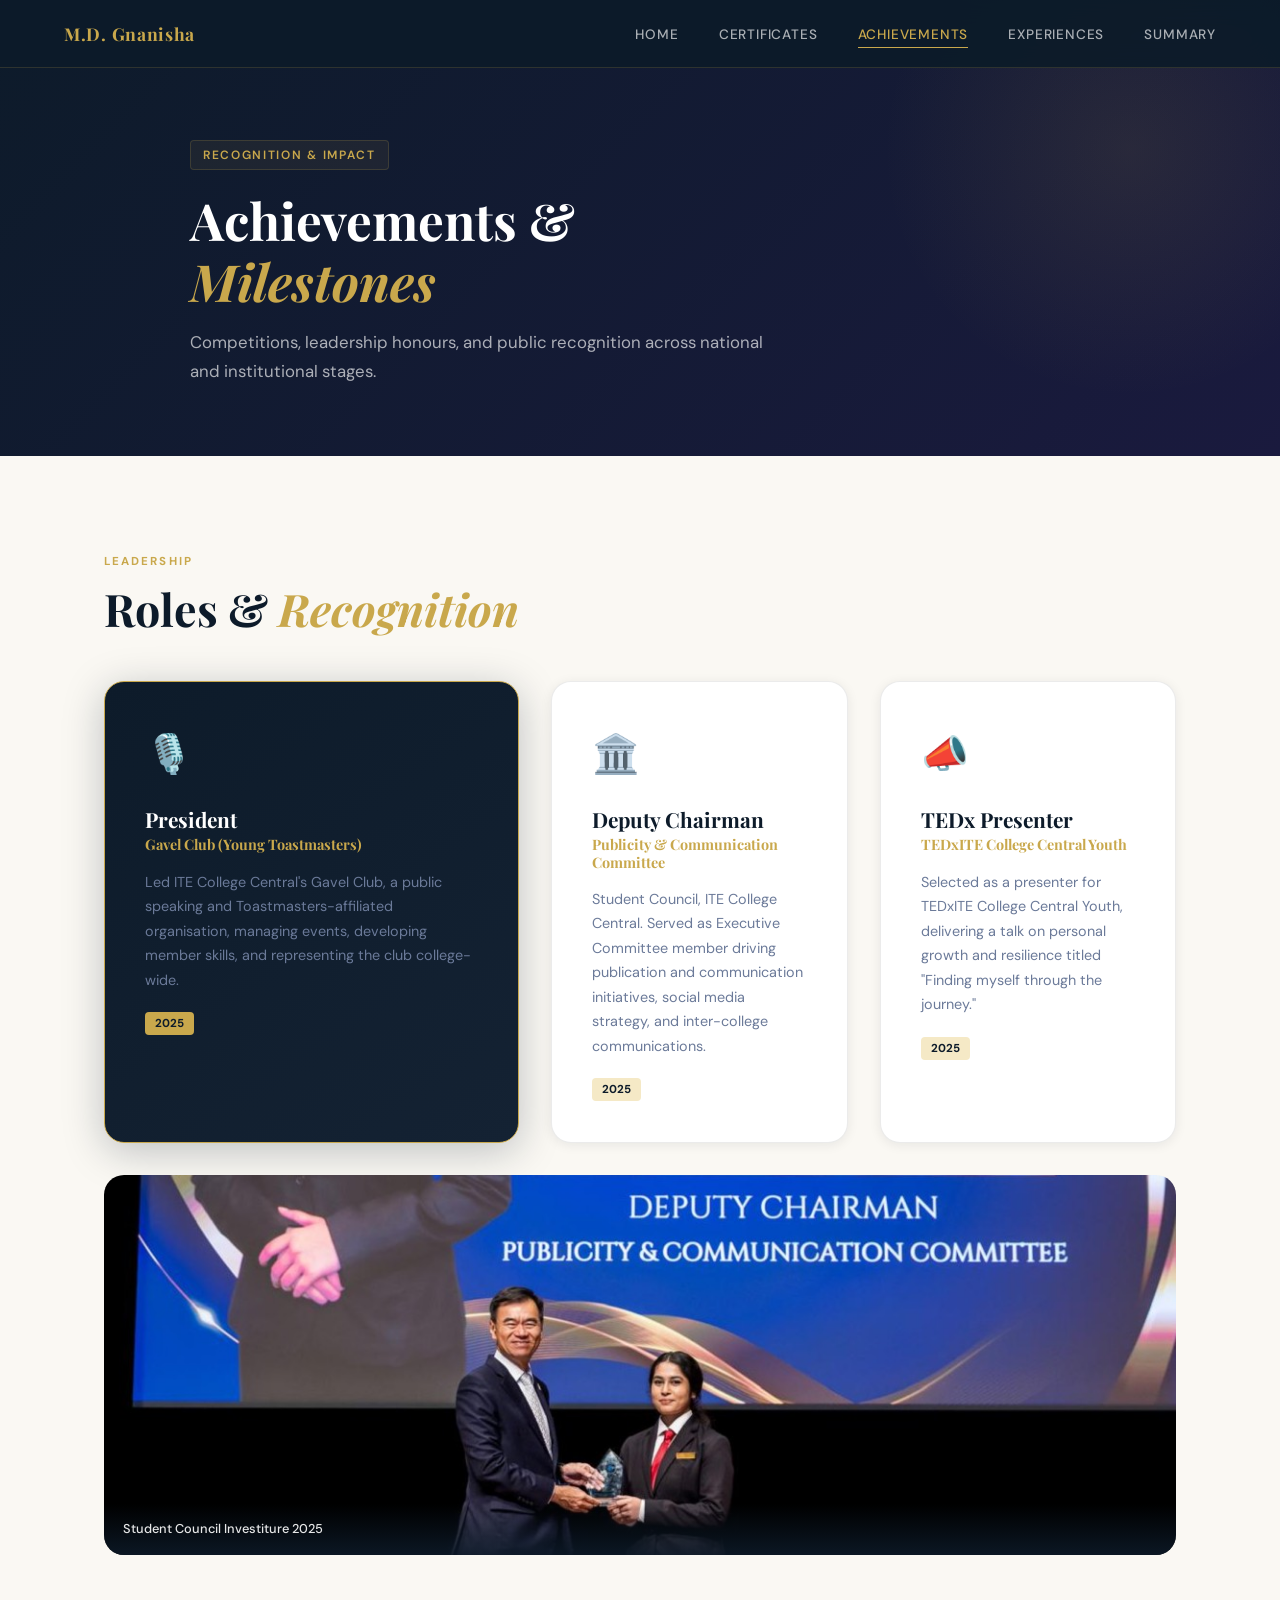
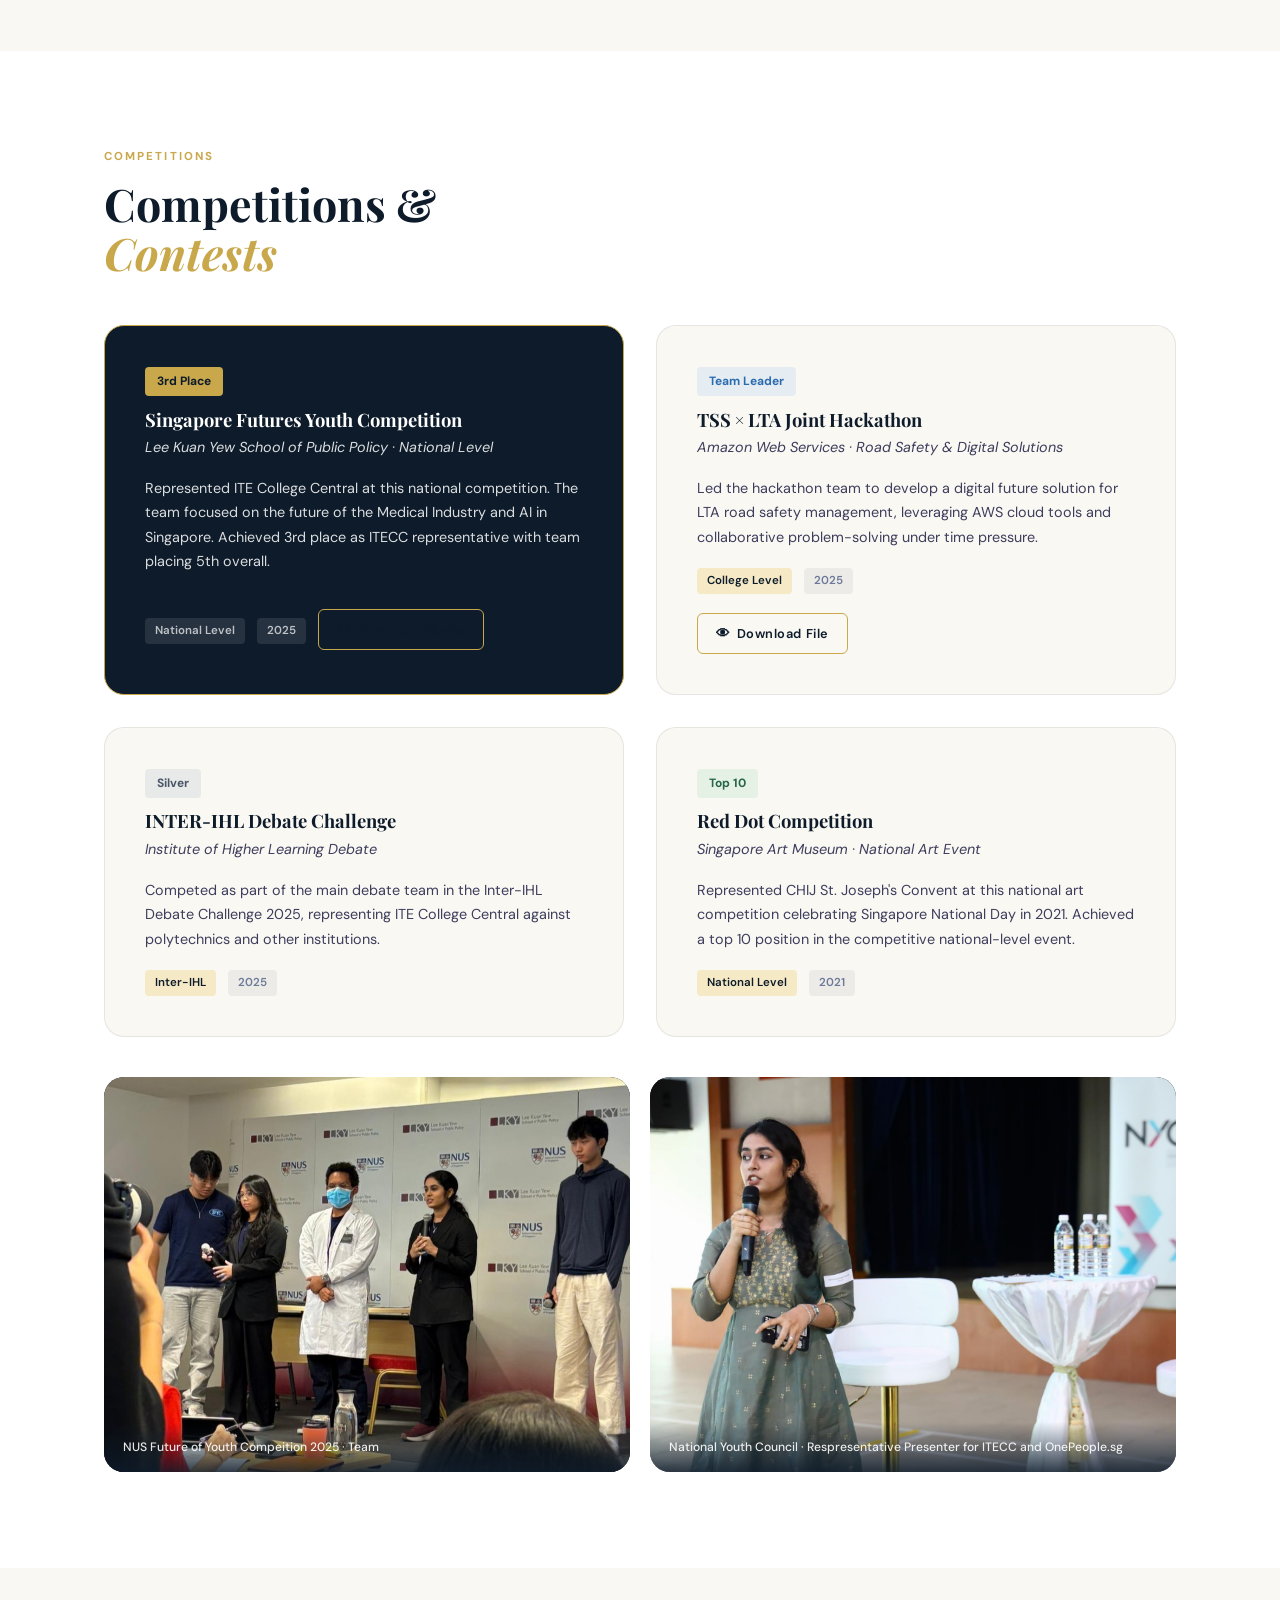
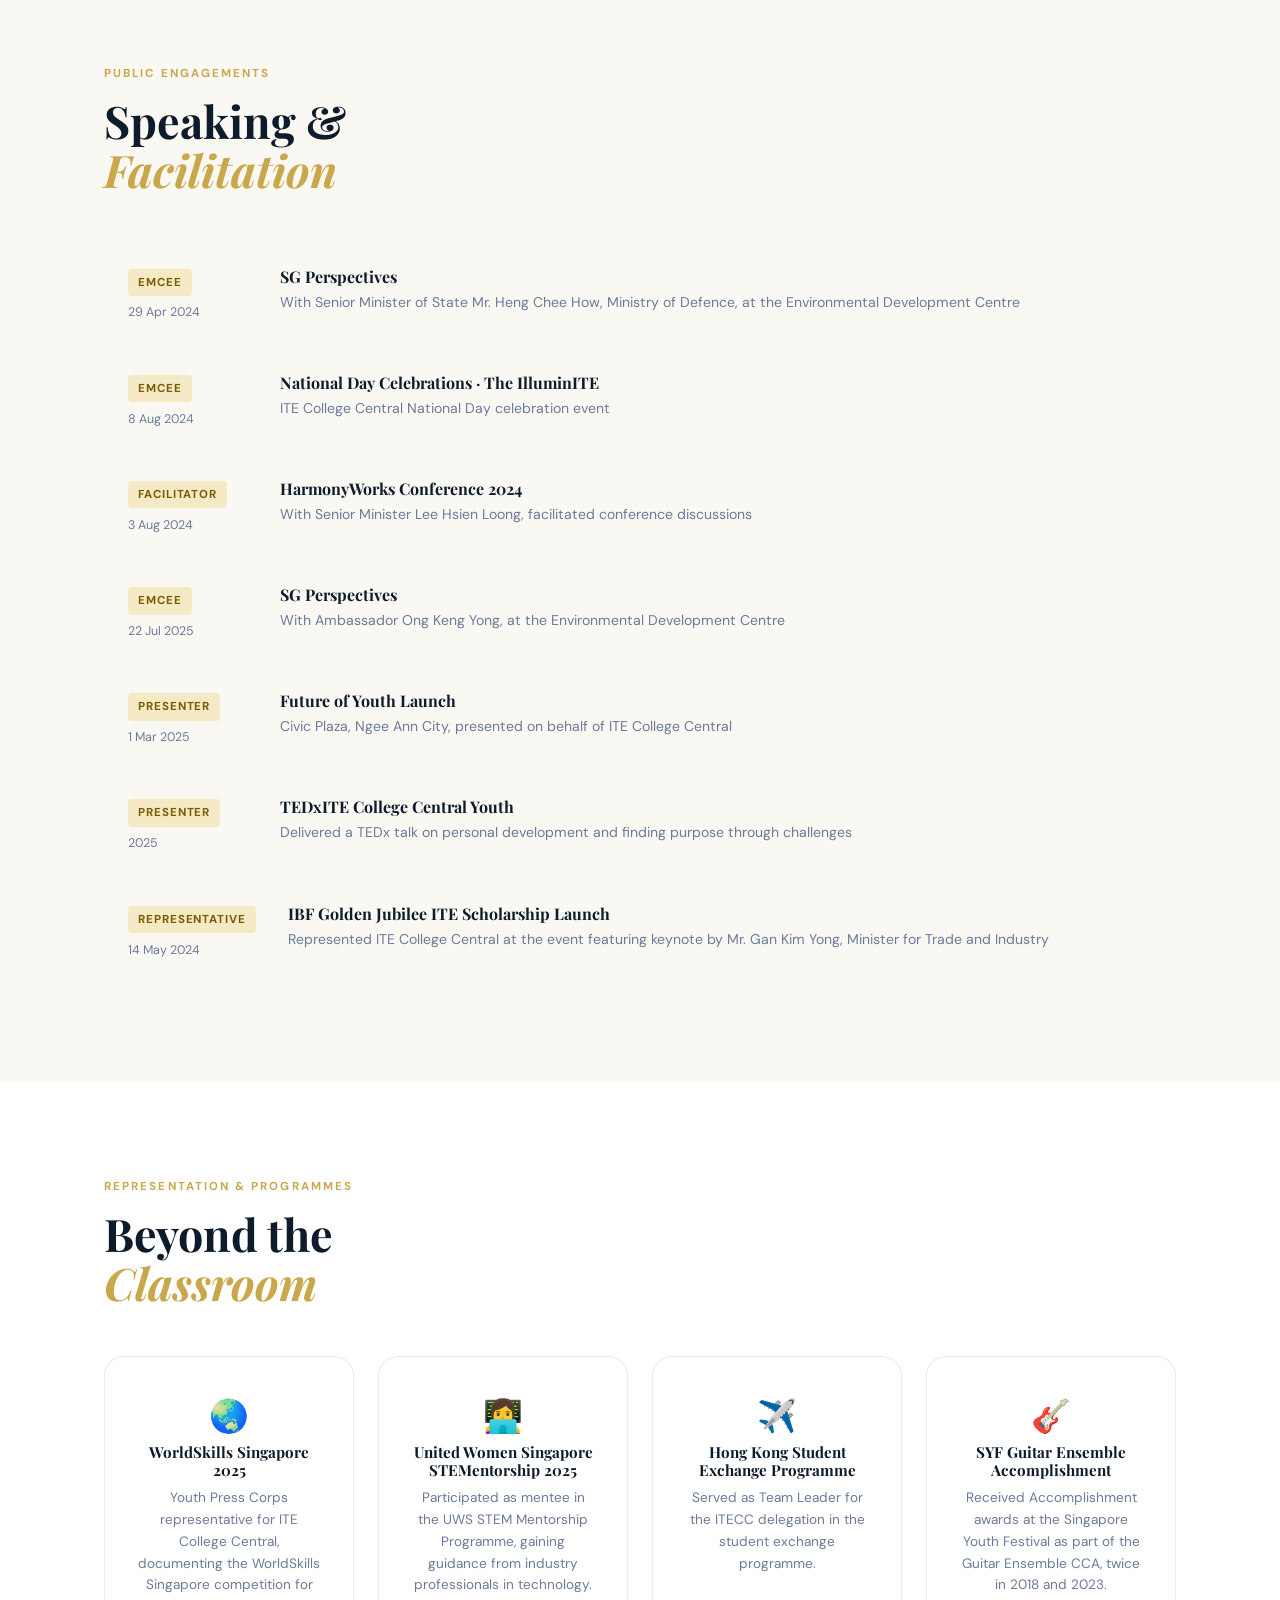
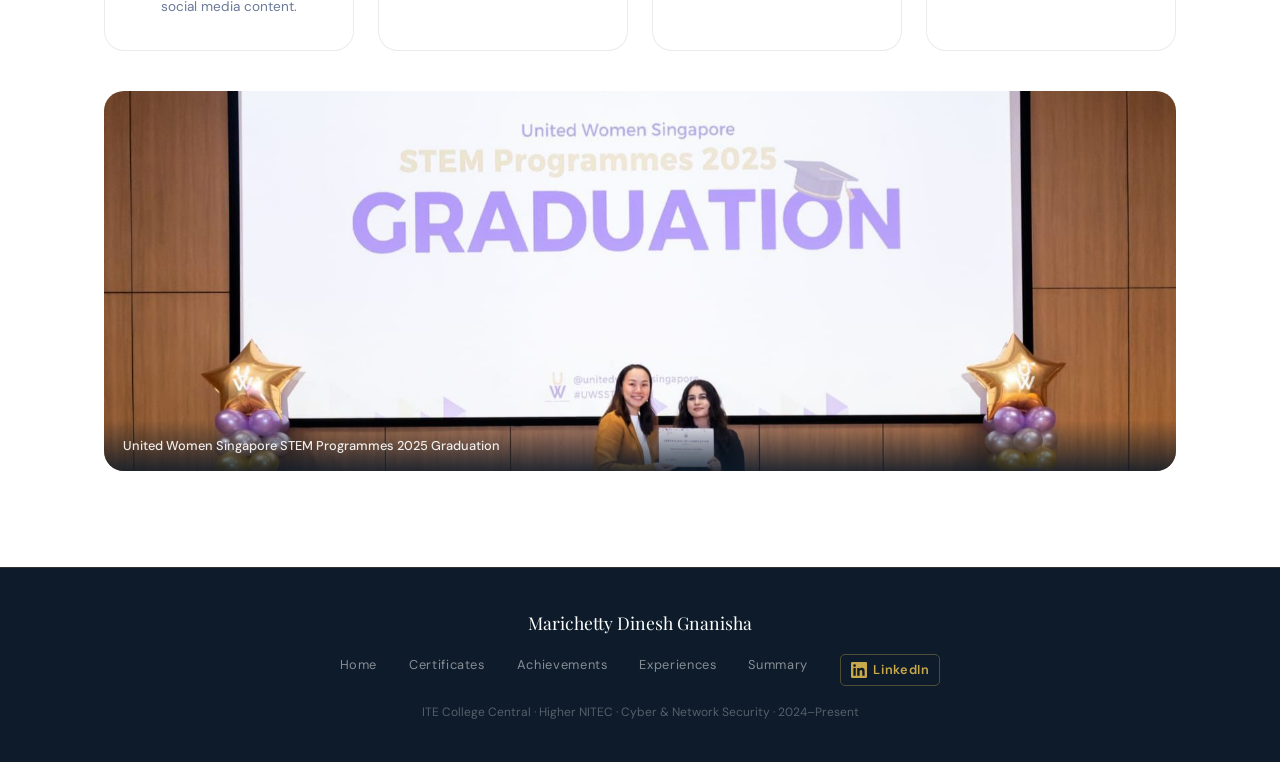
==== commit c638d98c: "Update achievements.html" ====
--- a/achievements.html
+++ b/achievements.html
@@ -90,6 +90,7 @@
             <p class="comp-desc-light">Represented ITE College Central at this national competition. The team focused on the future of the Medical Industry and AI in Singapore. Achieved 3rd place as ITECC representative with team placing 5th overall.</p>
             <span class="comp-tag">National Level</span>
             <span class="comp-year">2025</span>
+ <a href=  "NUS Competition .png" target="_blank" class="cert-view-btn">View Certificate</a>
           </div>
 
           <div class="comp-card">
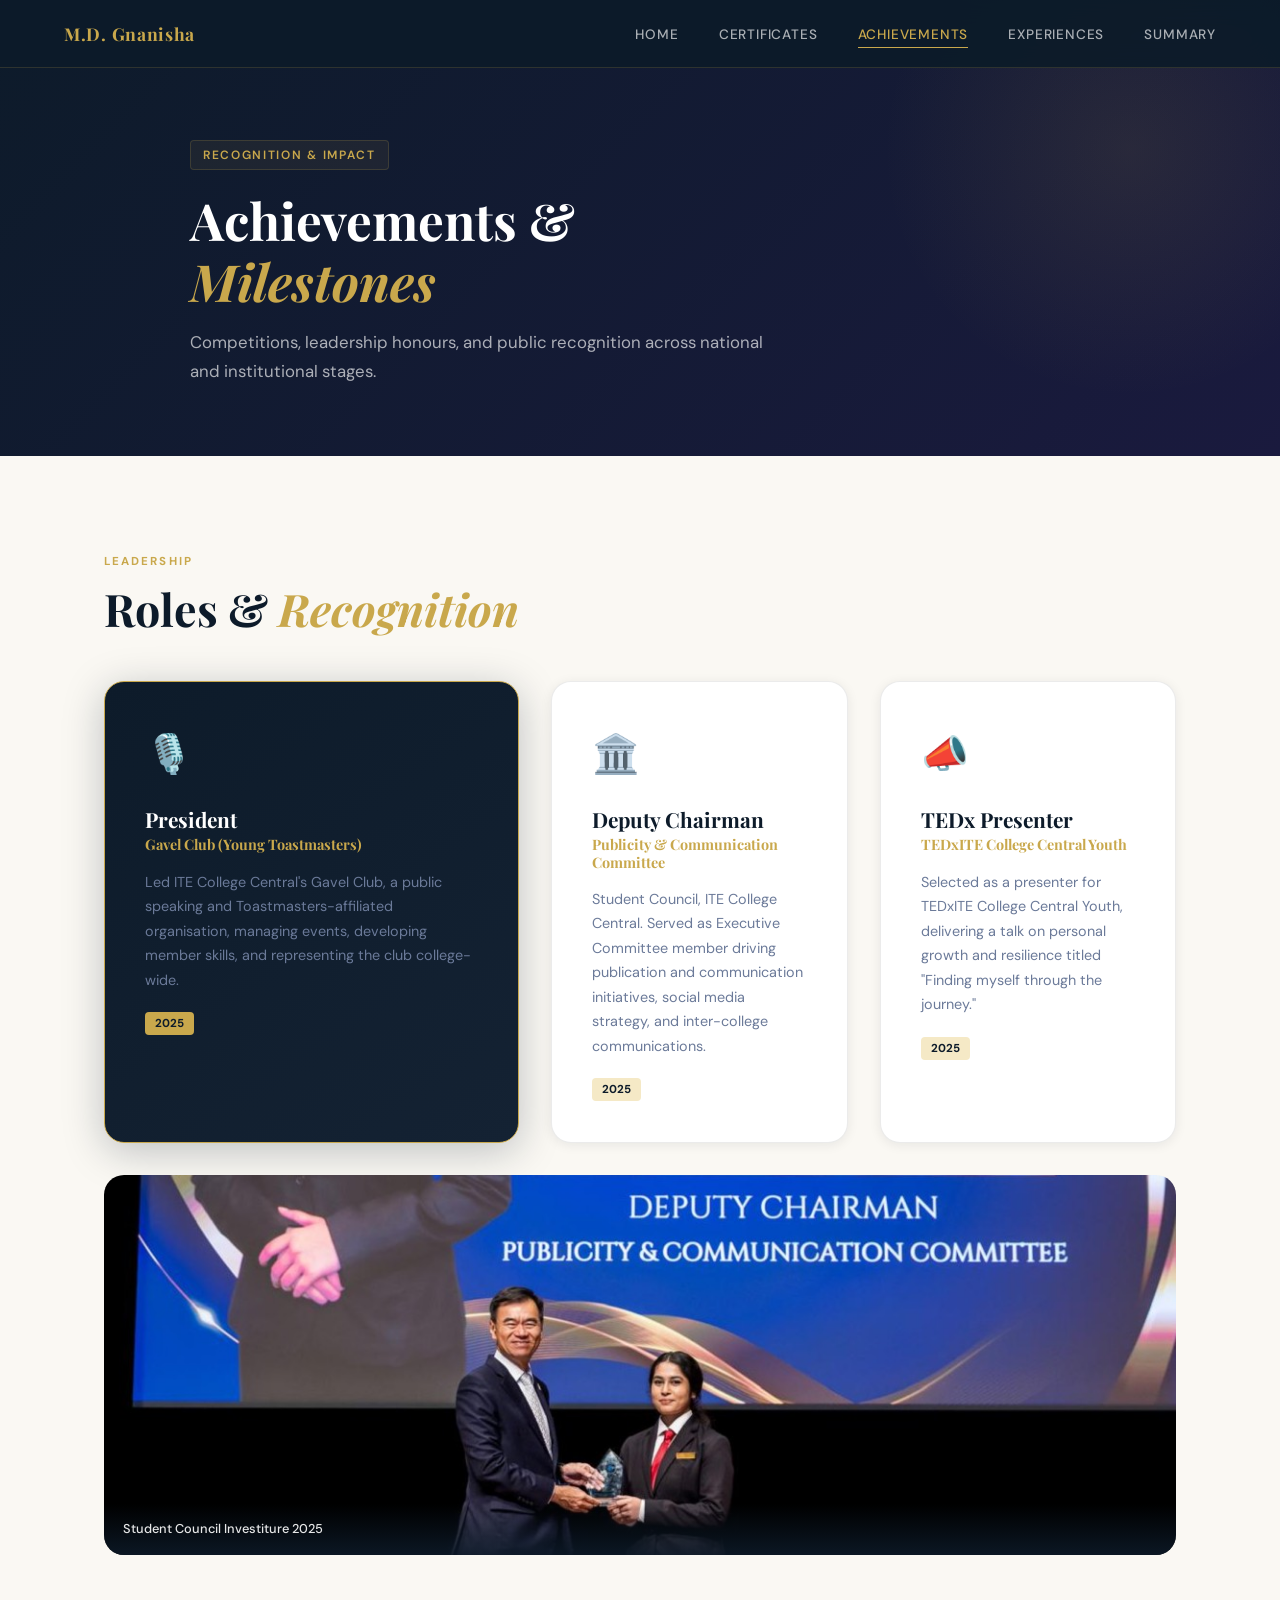
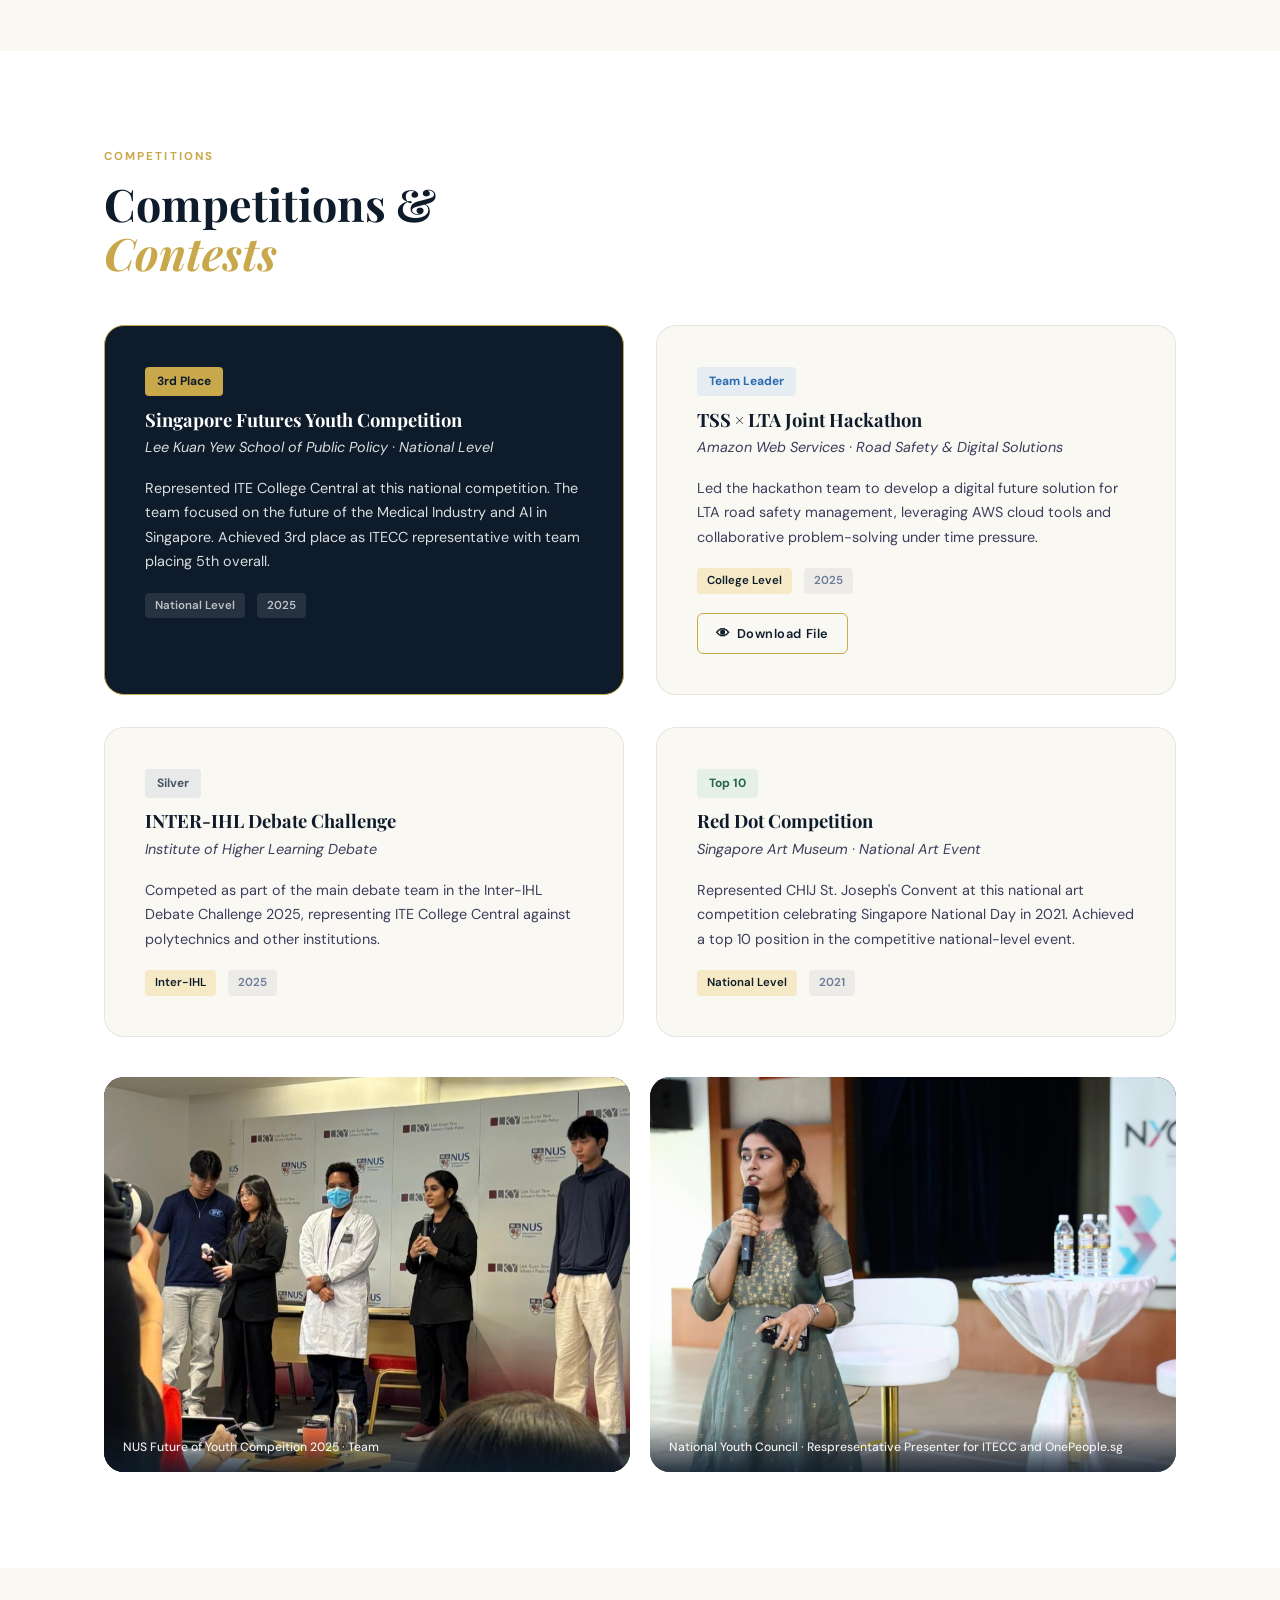
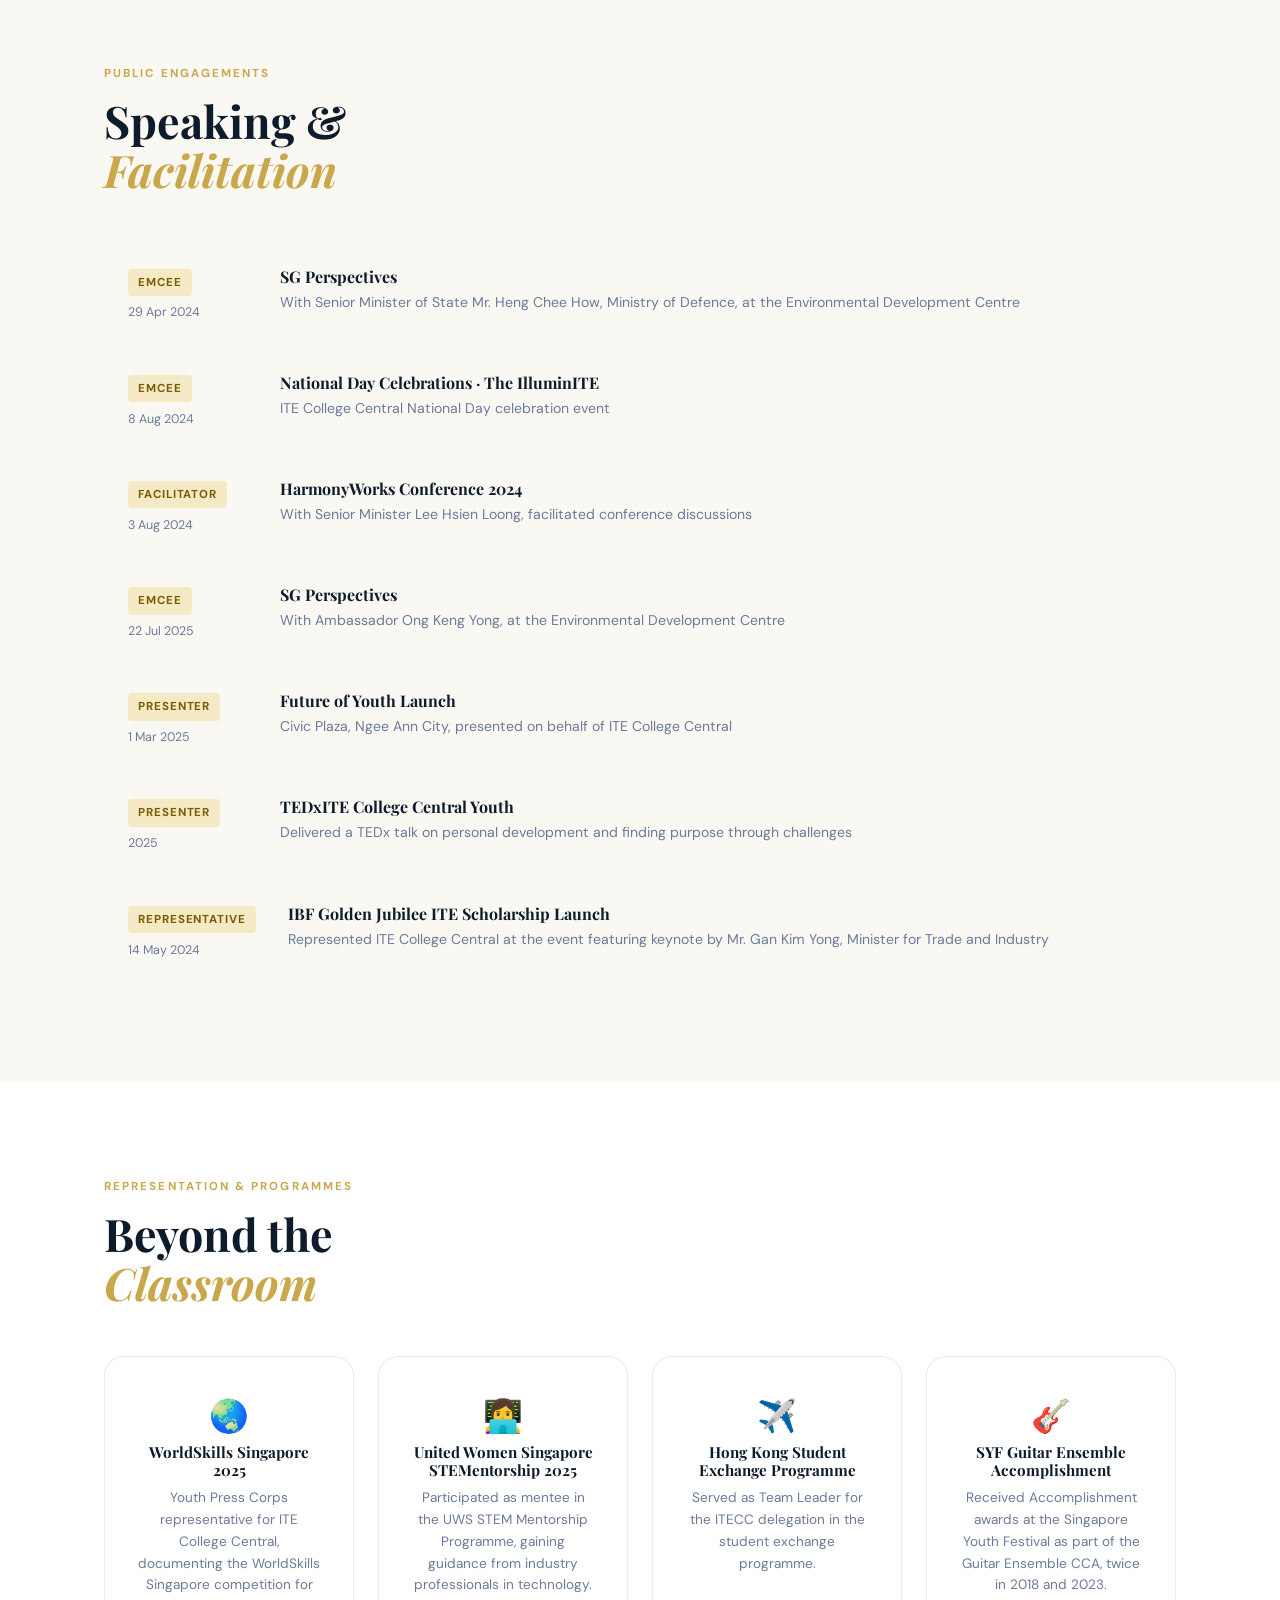
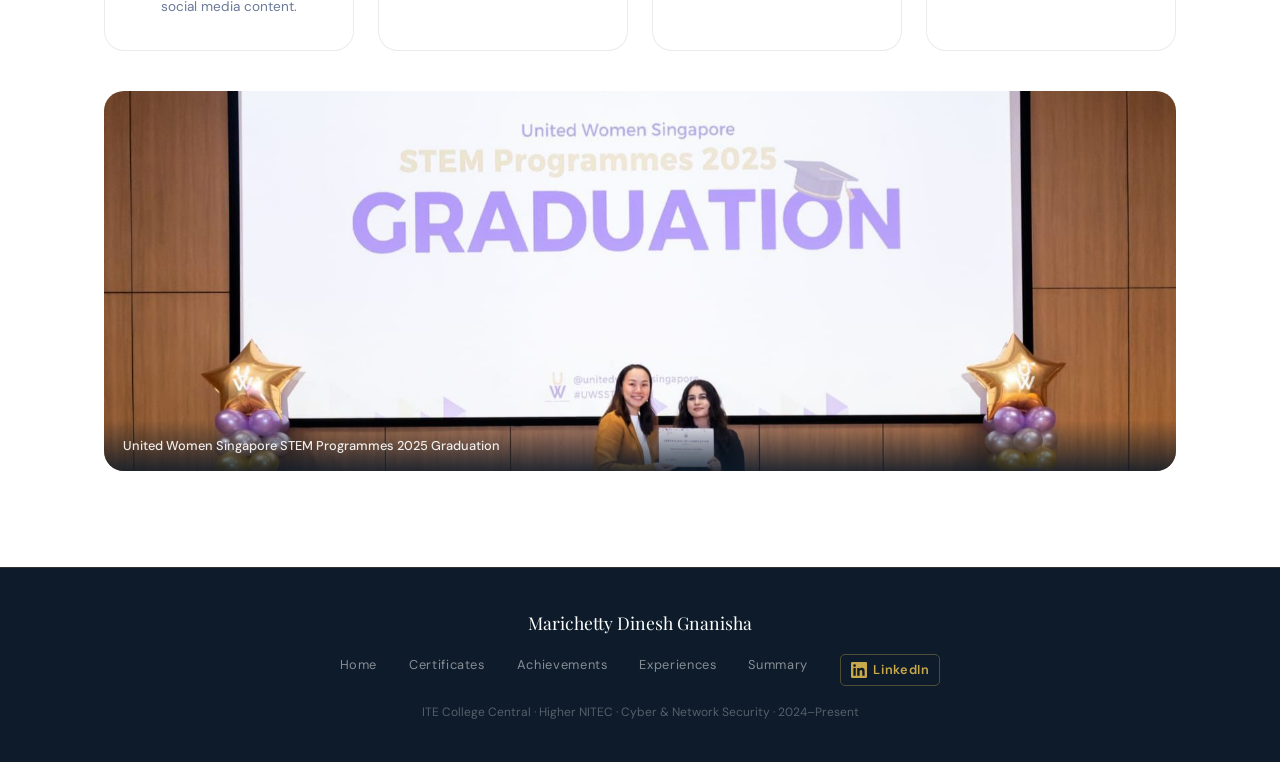
==== commit dbf1369e: "Update achievements.html" ====
--- a/achievements.html
+++ b/achievements.html
@@ -90,7 +90,6 @@
             <p class="comp-desc-light">Represented ITE College Central at this national competition. The team focused on the future of the Medical Industry and AI in Singapore. Achieved 3rd place as ITECC representative with team placing 5th overall.</p>
             <span class="comp-tag">National Level</span>
             <span class="comp-year">2025</span>
- <a href=  "NUS Competition .png" target="_blank" class="cert-view-btn">View Certificate</a>
           </div>
 
           <div class="comp-card">
